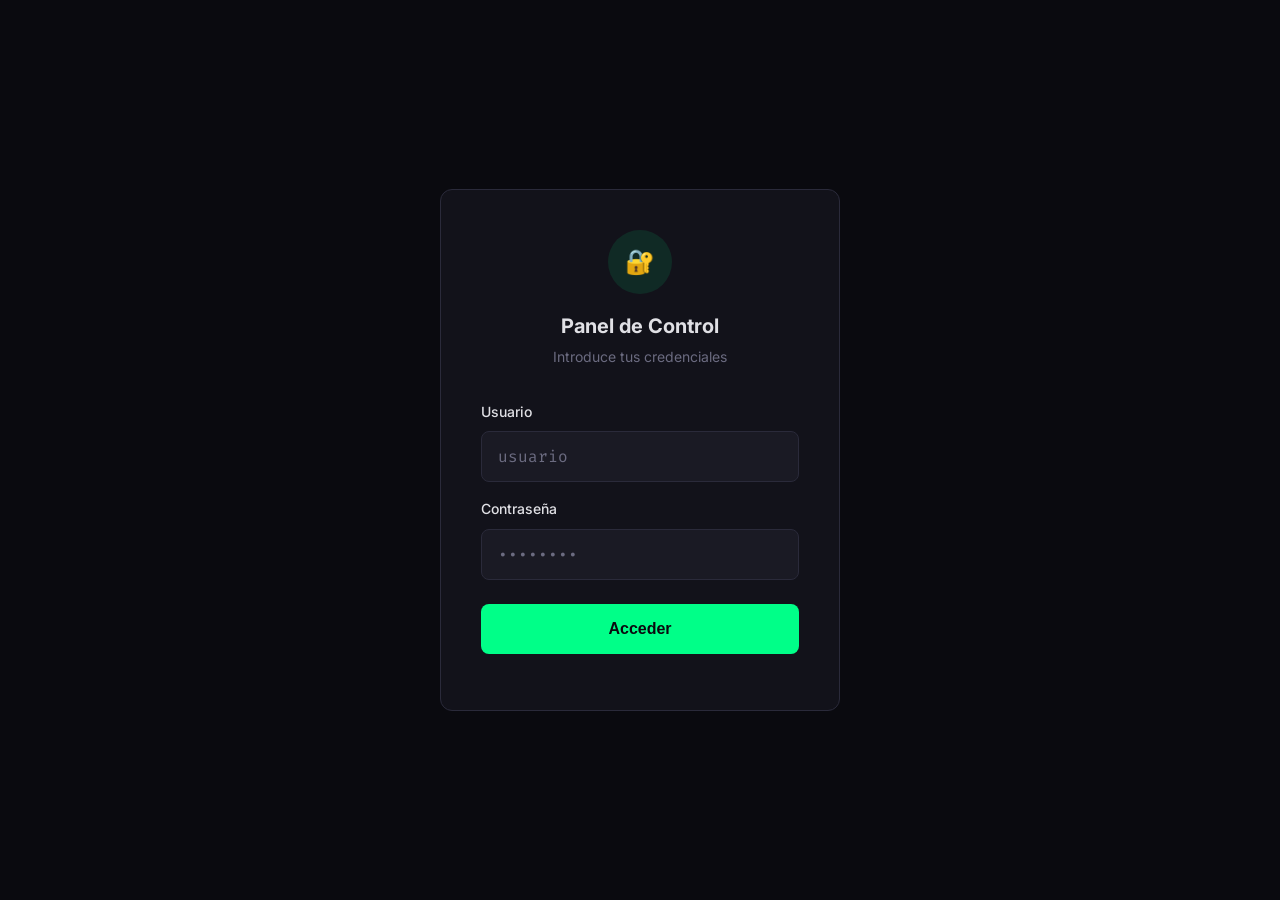
==== panel.html @ 0d263320 "Add files via upload" ====
<!DOCTYPE html>
<html lang="es">
<head>
  <meta charset="UTF-8">
  <meta name="viewport" content="width=device-width, initial-scale=1.0">
  <meta name="robots" content="noindex, nofollow">
  <title>Panel de Control | Rest</title>
  
  <link rel="preconnect" href="https://fonts.googleapis.com">
  <link rel="preconnect" href="https://fonts.gstatic.com" crossorigin>
  <link href="https://fonts.googleapis.com/css2?family=Fira+Code:wght@400;500;600&family=Inter:wght@400;500;600;700&display=swap" rel="stylesheet">
  
  <style>
    :root {
      --bg: #0a0a0f;
      --bg-card: #12121a;
      --bg-input: #1a1a24;
      --text: #e0e0e5;
      --text-muted: #6b6b80;
      --primary: #00ff88;
      --primary-dim: rgba(0, 255, 136, 0.1);
      --danger: #ff4466;
      --warning: #ffaa00;
      --border: #2a2a3a;
      --radius: 12px;
    }

    * {
      margin: 0;
      padding: 0;
      box-sizing: border-box;
    }

    body {
      font-family: 'Inter', sans-serif;
      background: var(--bg);
      color: var(--text);
      min-height: 100vh;
      line-height: 1.6;
    }

    code, .mono {
      font-family: 'Fira Code', monospace;
    }

    /* ========== LOGIN ========== */
    .login-screen {
      position: fixed;
      inset: 0;
      background: var(--bg);
      display: flex;
      align-items: center;
      justify-content: center;
      z-index: 1000;
    }

    .login-screen.hidden {
      display: none;
    }

    .login-box {
      background: var(--bg-card);
      border: 1px solid var(--border);
      border-radius: var(--radius);
      padding: 2.5rem;
      width: 100%;
      max-width: 400px;
      margin: 1rem;
    }

    .login-header {
      text-align: center;
      margin-bottom: 2rem;
    }

    .login-icon {
      width: 64px;
      height: 64px;
      background: var(--primary-dim);
      border-radius: 50%;
      display: flex;
      align-items: center;
      justify-content: center;
      margin: 0 auto 1rem;
      font-size: 1.5rem;
    }

    .login-header h1 {
      font-size: 1.25rem;
      margin-bottom: 0.25rem;
    }

    .login-header p {
      color: var(--text-muted);
      font-size: 0.875rem;
    }

    .form-group {
      margin-bottom: 1rem;
    }

    .form-group label {
      display: block;
      font-size: 0.875rem;
      font-weight: 500;
      margin-bottom: 0.5rem;
      color: var(--text);
    }

    .form-input {
      width: 100%;
      padding: 0.875rem 1rem;
      background: var(--bg-input);
      border: 1px solid var(--border);
      border-radius: 8px;
      color: var(--text);
      font-size: 1rem;
      font-family: 'Fira Code', monospace;
      transition: border-color 0.2s;
    }

    .form-input:focus {
      outline: none;
      border-color: var(--primary);
    }

    .form-input::placeholder {
      color: var(--text-muted);
    }

    .login-btn {
      width: 100%;
      padding: 1rem;
      background: var(--primary);
      color: var(--bg);
      border: none;
      border-radius: 8px;
      font-size: 1rem;
      font-weight: 600;
      cursor: pointer;
      transition: opacity 0.2s;
      margin-top: 0.5rem;
    }

    .login-btn:hover {
      opacity: 0.9;
    }

    .login-btn:disabled {
      opacity: 0.5;
      cursor: not-allowed;
    }

    .login-error {
      background: rgba(255, 68, 102, 0.1);
      border: 1px solid var(--danger);
      color: var(--danger);
      padding: 0.75rem 1rem;
      border-radius: 8px;
      font-size: 0.875rem;
      margin-top: 1rem;
      display: none;
    }

    .login-error.show {
      display: block;
    }

    .login-attempts {
      text-align: center;
      margin-top: 1rem;
      font-size: 0.75rem;
      color: var(--text-muted);
    }

    /* ========== DASHBOARD ========== */
    .dashboard {
      display: none;
    }

    .dashboard.active {
      display: block;
    }

    .header {
      background: var(--bg-card);
      border-bottom: 1px solid var(--border);
      padding: 1rem 1.5rem;
      position: sticky;
      top: 0;
      z-index: 100;
    }

    .header-content {
      max-width: 1400px;
      margin: 0 auto;
      display: flex;
      justify-content: space-between;
      align-items: center;
      flex-wrap: wrap;
      gap: 1rem;
    }

    .header-logo {
      display: flex;
      align-items: center;
      gap: 0.75rem;
      font-weight: 600;
    }

    .header-logo svg {
      width: 24px;
      height: 24px;
      color: var(--primary);
    }

    .header-actions {
      display: flex;
      gap: 0.75rem;
      flex-wrap: wrap;
    }

    .btn {
      display: inline-flex;
      align-items: center;
      gap: 0.5rem;
      padding: 0.5rem 1rem;
      background: var(--bg-input);
      border: 1px solid var(--border);
      border-radius: 8px;
      color: var(--text);
      font-size: 0.875rem;
      font-weight: 500;
      cursor: pointer;
      transition: all 0.2s;
      text-decoration: none;
    }

    .btn:hover {
      border-color: var(--primary);
      color: var(--primary);
    }

    .btn svg {
      width: 16px;
      height: 16px;
    }

    .btn-danger {
      border-color: var(--danger);
      color: var(--danger);
    }

    .btn-danger:hover {
      background: var(--danger);
      color: white;
    }

    .main {
      max-width: 1400px;
      margin: 0 auto;
      padding: 2rem 1.5rem;
    }

    /* Stats */
    .stats-grid {
      display: grid;
      grid-template-columns: repeat(auto-fit, minmax(180px, 1fr));
      gap: 1rem;
      margin-bottom: 2rem;
    }

    .stat-card {
      background: var(--bg-card);
      border: 1px solid var(--border);
      border-radius: var(--radius);
      padding: 1.25rem;
    }

    .stat-card h3 {
      font-size: 2rem;
      font-family: 'Fira Code', monospace;
      color: var(--primary);
      margin-bottom: 0.25rem;
    }

    .stat-card p {
      font-size: 0.875rem;
      color: var(--text-muted);
    }

    /* Tabs */
    .tabs {
      display: flex;
      gap: 0.5rem;
      margin-bottom: 1.5rem;
      border-bottom: 1px solid var(--border);
      padding-bottom: 0.5rem;
      overflow-x: auto;
    }

    .tab {
      padding: 0.75rem 1.25rem;
      background: transparent;
      border: none;
      color: var(--text-muted);
      font-size: 0.875rem;
      font-weight: 500;
      cursor: pointer;
      border-radius: 8px 8px 0 0;
      transition: all 0.2s;
      white-space: nowrap;
    }

    .tab:hover {
      color: var(--text);
    }

    .tab.active {
      color: var(--primary);
      background: var(--primary-dim);
    }

    .tab-content {
      display: none;
    }

    .tab-content.active {
      display: block;
    }

    /* Table */
    .table-card {
      background: var(--bg-card);
      border: 1px solid var(--border);
      border-radius: var(--radius);
      overflow: hidden;
    }

    .table-header {
      display: flex;
      justify-content: space-between;
      align-items: center;
      padding: 1rem 1.25rem;
      border-bottom: 1px solid var(--border);
      flex-wrap: wrap;
      gap: 1rem;
    }

    .table-header h2 {
      font-size: 1rem;
      display: flex;
      align-items: center;
      gap: 0.5rem;
    }

    .search-input {
      padding: 0.5rem 1rem;
      background: var(--bg-input);
      border: 1px solid var(--border);
      border-radius: 8px;
      color: var(--text);
      font-size: 0.875rem;
      min-width: 200px;
    }

    .search-input:focus {
      outline: none;
      border-color: var(--primary);
    }

    .table-wrapper {
      overflow-x: auto;
    }

    table {
      width: 100%;
      border-collapse: collapse;
      min-width: 600px;
    }

    th, td {
      padding: 1rem 1.25rem;
      text-align: left;
      border-bottom: 1px solid var(--border);
    }

    th {
      background: var(--bg-input);
      font-size: 0.75rem;
      font-weight: 600;
      text-transform: uppercase;
      color: var(--text-muted);
    }

    td {
      font-size: 0.875rem;
    }

    tr:hover td {
      background: var(--primary-dim);
    }

    .badge {
      display: inline-block;
      padding: 0.25rem 0.625rem;
      border-radius: 999px;
      font-size: 0.75rem;
      font-weight: 500;
    }

    .badge-primary {
      background: var(--primary-dim);
      color: var(--primary);
    }

    .badge-warning {
      background: rgba(255, 170, 0, 0.1);
      color: var(--warning);
    }

    /* Messages */
    .message-card {
      background: var(--bg-card);
      border: 1px solid var(--border);
      border-radius: var(--radius);
      padding: 1.25rem;
      margin-bottom: 1rem;
      transition: border-color 0.2s;
    }

    .message-card:hover {
      border-color: var(--primary);
    }

    .message-card.unread {
      border-left: 3px solid var(--primary);
    }

    .message-header {
      display: flex;
      justify-content: space-between;
      align-items: flex-start;
      margin-bottom: 0.75rem;
      gap: 1rem;
    }

    .message-from {
      font-weight: 600;
    }

    .message-email {
      color: var(--primary);
      font-size: 0.875rem;
    }

    .message-date {
      color: var(--text-muted);
      font-size: 0.75rem;
      white-space: nowrap;
    }

    .message-subject {
      font-weight: 500;
      margin-bottom: 0.5rem;
    }

    .message-body {
      color: var(--text-muted);
      font-size: 0.9375rem;
    }

    /* Empty State */
    .empty-state {
      text-align: center;
      padding: 4rem 2rem;
      color: var(--text-muted);
    }

    .empty-state svg {
      width: 48px;
      height: 48px;
      margin-bottom: 1rem;
      opacity: 0.3;
    }

    /* Responsive */
    @media (max-width: 640px) {
      .header-content {
        justify-content: center;
      }
      
      .header-actions {
        width: 100%;
        justify-content: center;
      }
      
      .stats-grid {
        grid-template-columns: repeat(2, 1fr);
      }
    }
  </style>
</head>
<body>
  <!-- LOGIN -->
  <div class="login-screen" id="login-screen">
    <div class="login-box">
      <div class="login-header">
        <div class="login-icon">🔐</div>
        <h1>Panel de Control</h1>
        <p>Introduce tus credenciales</p>
      </div>
      
      <form id="login-form">
        <div class="form-group">
          <label for="username">Usuario</label>
          <input type="text" id="username" class="form-input" placeholder="usuario" autocomplete="username" required>
        </div>
        
        <div class="form-group">
          <label for="password">Contraseña</label>
          <input type="password" id="password" class="form-input" placeholder="••••••••" autocomplete="current-password" required>
        </div>
        
        <button type="submit" class="login-btn" id="login-btn">Acceder</button>
        
        <div class="login-error" id="login-error">
          Usuario o contraseña incorrectos
        </div>
        
        <div class="login-attempts" id="login-attempts"></div>
      </form>
    </div>
  </div>

  <!-- DASHBOARD -->
  <div class="dashboard" id="dashboard">
    <header class="header">
      <div class="header-content">
        <div class="header-logo">
          <svg viewBox="0 0 24 24" fill="none" stroke="currentColor" stroke-width="2"><path d="M12 22s8-4 8-10V5l-8-3-8 3v7c0 6 8 10 8 10z"/></svg>
          <span>Panel de Rest</span>
        </div>
        
        <div class="header-actions">
          <button class="btn" onclick="refreshData()">
            <svg viewBox="0 0 24 24" fill="none" stroke="currentColor" stroke-width="2"><path d="M21 12a9 9 0 0 0-9-9 9.75 9.75 0 0 0-6.74 2.74L3 8"/><path d="M3 3v5h5"/><path d="M3 12a9 9 0 0 0 9 9 9.75 9.75 0 0 0 6.74-2.74L21 16"/><path d="M16 16h5v5"/></svg>
            Actualizar
          </button>
          <button class="btn" onclick="exportData()">
            <svg viewBox="0 0 24 24" fill="none" stroke="currentColor" stroke-width="2"><path d="M21 15v4a2 2 0 0 1-2 2H5a2 2 0 0 1-2-2v-4"/><polyline points="7 10 12 15 17 10"/><line x1="12" y1="15" x2="12" y2="3"/></svg>
            Exportar
          </button>
          <button class="btn btn-danger" onclick="clearData()">
            <svg viewBox="0 0 24 24" fill="none" stroke="currentColor" stroke-width="2"><path d="M3 6h18"/><path d="M19 6v14c0 1-1 2-2 2H7c-1 0-2-1-2-2V6"/><path d="M8 6V4c0-1 1-2 2-2h4c1 0 2 1 2 2v2"/></svg>
            Borrar
          </button>
          <a href="index.html" class="btn">
            <svg viewBox="0 0 24 24" fill="none" stroke="currentColor" stroke-width="2"><path d="m3 9 9-7 9 7v11a2 2 0 0 1-2 2H5a2 2 0 0 1-2-2z"/><polyline points="9 22 9 12 15 12 15 22"/></svg>
            Volver
          </a>
          <button class="btn btn-danger" onclick="logout()">
            <svg viewBox="0 0 24 24" fill="none" stroke="currentColor" stroke-width="2"><path d="M9 21H5a2 2 0 0 1-2-2V5a2 2 0 0 1 2-2h4"/><polyline points="16 17 21 12 16 7"/><line x1="21" y1="12" x2="9" y2="12"/></svg>
            Salir
          </button>
        </div>
      </div>
    </header>

    <main class="main">
      <!-- Stats -->
      <div class="stats-grid">
        <div class="stat-card">
          <h3 id="stat-total">0</h3>
          <p>Total Visitantes</p>
        </div>
        <div class="stat-card">
          <h3 id="stat-today">0</h3>
          <p>Hoy</p>
        </div>
        <div class="stat-card">
          <h3 id="stat-messages">0</h3>
          <p>Mensajes</p>
        </div>
        <div class="stat-card">
          <h3 id="stat-unread">0</h3>
          <p>Sin leer</p>
        </div>
      </div>

      <!-- Tabs -->
      <div class="tabs">
        <button class="tab active" onclick="switchTab('visitors')">👥 Visitantes</button>
        <button class="tab" onclick="switchTab('messages')">✉️ Mensajes</button>
      </div>

      <!-- Visitors Tab -->
      <div class="tab-content active" id="tab-visitors">
        <div class="table-card">
          <div class="table-header">
            <h2>📊 Registro de Visitantes</h2>
            <input type="text" class="search-input" placeholder="Buscar por IP, ubicación..." oninput="filterVisitors(this.value)">
          </div>
          <div class="table-wrapper">
            <table>
              <thead>
                <tr>
                  <th>IP</th>
                  <th>Ubicación</th>
                  <th>Navegador</th>
                  <th>Sistema</th>
                  <th>Dispositivo</th>
                  <th>Fecha</th>
                </tr>
              </thead>
              <tbody id="visitors-table"></tbody>
            </table>
          </div>
        </div>
      </div>

      <!-- Messages Tab -->
      <div class="tab-content" id="tab-messages">
        <div id="messages-container"></div>
      </div>
    </main>
  </div>

  <script src="config.js"></script>
  <script>
    // ========== AUTH ==========
    const AUTH_KEY = 'rest_auth_session';
    const ATTEMPTS_KEY = 'rest_login_attempts';
    const LOCKOUT_KEY = 'rest_lockout_until';
    
    let visitors = [];
    let messages = [];

    // Check lockout
    function isLockedOut() {
      const lockout = localStorage.getItem(LOCKOUT_KEY);
      if (lockout && Date.now() < parseInt(lockout)) {
        return true;
      }
      localStorage.removeItem(LOCKOUT_KEY);
      return false;
    }

    // Get attempts
    function getAttempts() {
      return parseInt(localStorage.getItem(ATTEMPTS_KEY) || '0');
    }

    // Update attempts display
    function updateAttemptsDisplay() {
      const el = document.getElementById('login-attempts');
      const attempts = getAttempts();
      const max = window.CONFIG?.admin?.maxAttempts || 5;
      
      if (attempts > 0) {
        el.textContent = `Intentos: ${attempts}/${max}`;
      } else {
        el.textContent = '';
      }
    }

    // Login
    document.getElementById('login-form').addEventListener('submit', function(e) {
      e.preventDefault();
      
      if (isLockedOut()) {
        const remaining = Math.ceil((parseInt(localStorage.getItem(LOCKOUT_KEY)) - Date.now()) / 60000);
        document.getElementById('login-error').textContent = `Bloqueado. Espera ${remaining} minutos.`;
        document.getElementById('login-error').classList.add('show');
        return;
      }
      
      const username = document.getElementById('username').value.trim();
      const password = document.getElementById('password').value;
      
      const config = window.CONFIG?.admin || {};
      const correctUser = config.username || 'rest';
      const correctPass = config.password || 'CyberRest2024!';
      const maxAttempts = config.maxAttempts || 5;
      
      if (username === correctUser && password === correctPass) {
        // Success
        localStorage.removeItem(ATTEMPTS_KEY);
        sessionStorage.setItem(AUTH_KEY, 'true');
        showDashboard();
      } else {
        // Failed
        const attempts = getAttempts() + 1;
        localStorage.setItem(ATTEMPTS_KEY, attempts.toString());
        
        if (attempts >= maxAttempts) {
          // Lockout for 5 minutes
          localStorage.setItem(LOCKOUT_KEY, (Date.now() + 5 * 60 * 1000).toString());
          document.getElementById('login-error').textContent = 'Demasiados intentos. Bloqueado por 5 minutos.';
        } else {
          document.getElementById('login-error').textContent = `Usuario o contraseña incorrectos`;
        }
        
        document.getElementById('login-error').classList.add('show');
        updateAttemptsDisplay();
      }
    });

    // Show dashboard
    function showDashboard() {
      document.getElementById('login-screen').classList.add('hidden');
      document.getElementById('dashboard').classList.add('active');
      loadData();
    }

    // Logout
    function logout() {
      sessionStorage.removeItem(AUTH_KEY);
      location.reload();
    }

    // Check auth on load
    if (sessionStorage.getItem(AUTH_KEY) === 'true') {
      showDashboard();
    } else {
      updateAttemptsDisplay();
    }

    // ========== DATA ==========
    function loadData() {
      try {
        visitors = JSON.parse(localStorage.getItem('rest_visitors') || '[]');
        messages = JSON.parse(localStorage.getItem('rest_messages') || '[]');
      } catch {
        visitors = [];
        messages = [];
      }
      
      updateStats();
      renderVisitors();
      renderMessages();
    }

    function updateStats() {
      const today = new Date().toDateString();
      const todayCount = visitors.filter(v => new Date(v.timestamp).toDateString() === today).length;
      const unread = messages.filter(m => !m.read).length;
      
      document.getElementById('stat-total').textContent = visitors.length;
      document.getElementById('stat-today').textContent = todayCount;
      document.getElementById('stat-messages').textContent = messages.length;
      document.getElementById('stat-unread').textContent = unread;
    }

    function renderVisitors(data = visitors) {
      const tbody = document.getElementById('visitors-table');
      
      if (data.length === 0) {
        tbody.innerHTML = `
          <tr>
            <td colspan="6" class="empty-state">
              <svg viewBox="0 0 24 24" fill="none" stroke="currentColor" stroke-width="2"><path d="M16 21v-2a4 4 0 0 0-4-4H6a4 4 0 0 0-4 4v2"/><circle cx="9" cy="7" r="4"/></svg>
              <p>No hay visitantes registrados</p>
            </td>
          </tr>
        `;
        return;
      }

      tbody.innerHTML = data.slice(0, 100).map(v => `
        <tr>
          <td><code class="mono">${escapeHtml(v.ip || '-')}</code></td>
          <td>${escapeHtml(v.city || '-')}, ${escapeHtml(v.country || '-')}</td>
          <td><span class="badge badge-primary">${escapeHtml(v.browser || '-')}</span></td>
          <td>${escapeHtml(v.os || '-')}</td>
          <td><span class="badge badge-warning">${escapeHtml(v.device || '-')}</span></td>
          <td class="mono">${formatDate(v.timestamp)}</td>
        </tr>
      `).join('');
    }

    function renderMessages() {
      const container = document.getElementById('messages-container');
      
      if (messages.length === 0) {
        container.innerHTML = `
          <div class="empty-state">
            <svg viewBox="0 0 24 24" fill="none" stroke="currentColor" stroke-width="2"><rect width="20" height="16" x="2" y="4" rx="2"/><path d="m22 7-8.97 5.7a1.94 1.94 0 0 1-2.06 0L2 7"/></svg>
            <p>No hay mensajes</p>
          </div>
        `;
        return;
      }

      container.innerHTML = messages.map((m, i) => `
        <div class="message-card ${m.read ? '' : 'unread'}" onclick="markRead(${i})">
          <div class="message-header">
            <div>
              <div class="message-from">${escapeHtml(m.name)}</div>
              <div class="message-email">${escapeHtml(m.email)}</div>
            </div>
            <div class="message-date">${formatDate(m.timestamp)}</div>
          </div>
          <div class="message-subject">${escapeHtml(m.subject)}</div>
          <div class="message-body">${escapeHtml(m.message)}</div>
        </div>
      `).join('');
    }

    function markRead(index) {
      messages[index].read = true;
      localStorage.setItem('rest_messages', JSON.stringify(messages));
      updateStats();
      renderMessages();
    }

    function switchTab(tab) {
      document.querySelectorAll('.tab').forEach(t => t.classList.remove('active'));
      document.querySelectorAll('.tab-content').forEach(c => c.classList.remove('active'));
      
      event.target.classList.add('active');
      document.getElementById(`tab-${tab}`).classList.add('active');
    }

    function filterVisitors(query) {
      const q = query.toLowerCase();
      const filtered = visitors.filter(v =>
        (v.ip || '').toLowerCase().includes(q) ||
        (v.city || '').toLowerCase().includes(q) ||
        (v.country || '').toLowerCase().includes(q) ||
        (v.browser || '').toLowerCase().includes(q) ||
        (v.os || '').toLowerCase().includes(q)
      );
      renderVisitors(filtered);
    }

    function refreshData() {
      loadData();
    }

    function exportData() {
      const data = {
        visitors,
        messages,
        exportedAt: new Date().toISOString()
      };
      
      const blob = new Blob([JSON.stringify(data, null, 2)], { type: 'application/json' });
      const url = URL.createObjectURL(blob);
      const a = document.createElement('a');
      a.href = url;
      a.download = `rest-data-${Date.now()}.json`;
      a.click();
      URL.revokeObjectURL(url);
    }

    function clearData() {
      if (confirm('⚠️ ¿Seguro que quieres BORRAR todos los datos? Esta acción no se puede deshacer.')) {
        localStorage.removeItem('rest_visitors');
        localStorage.removeItem('rest_messages');
        loadData();
      }
    }

    function formatDate(timestamp) {
      if (!timestamp) return '-';
      try {
        return new Date(timestamp).toLocaleString('es-ES', {
          day: '2-digit',
          month: 'short',
          year: 'numeric',
          hour: '2-digit',
          minute: '2-digit'
        });
      } catch {
        return '-';
      }
    }

    function escapeHtml(text) {
      if (!text) return '';
      const div = document.createElement('div');
      div.textContent = text;
      return div.innerHTML;
    }
  </script>
</body>
</html>
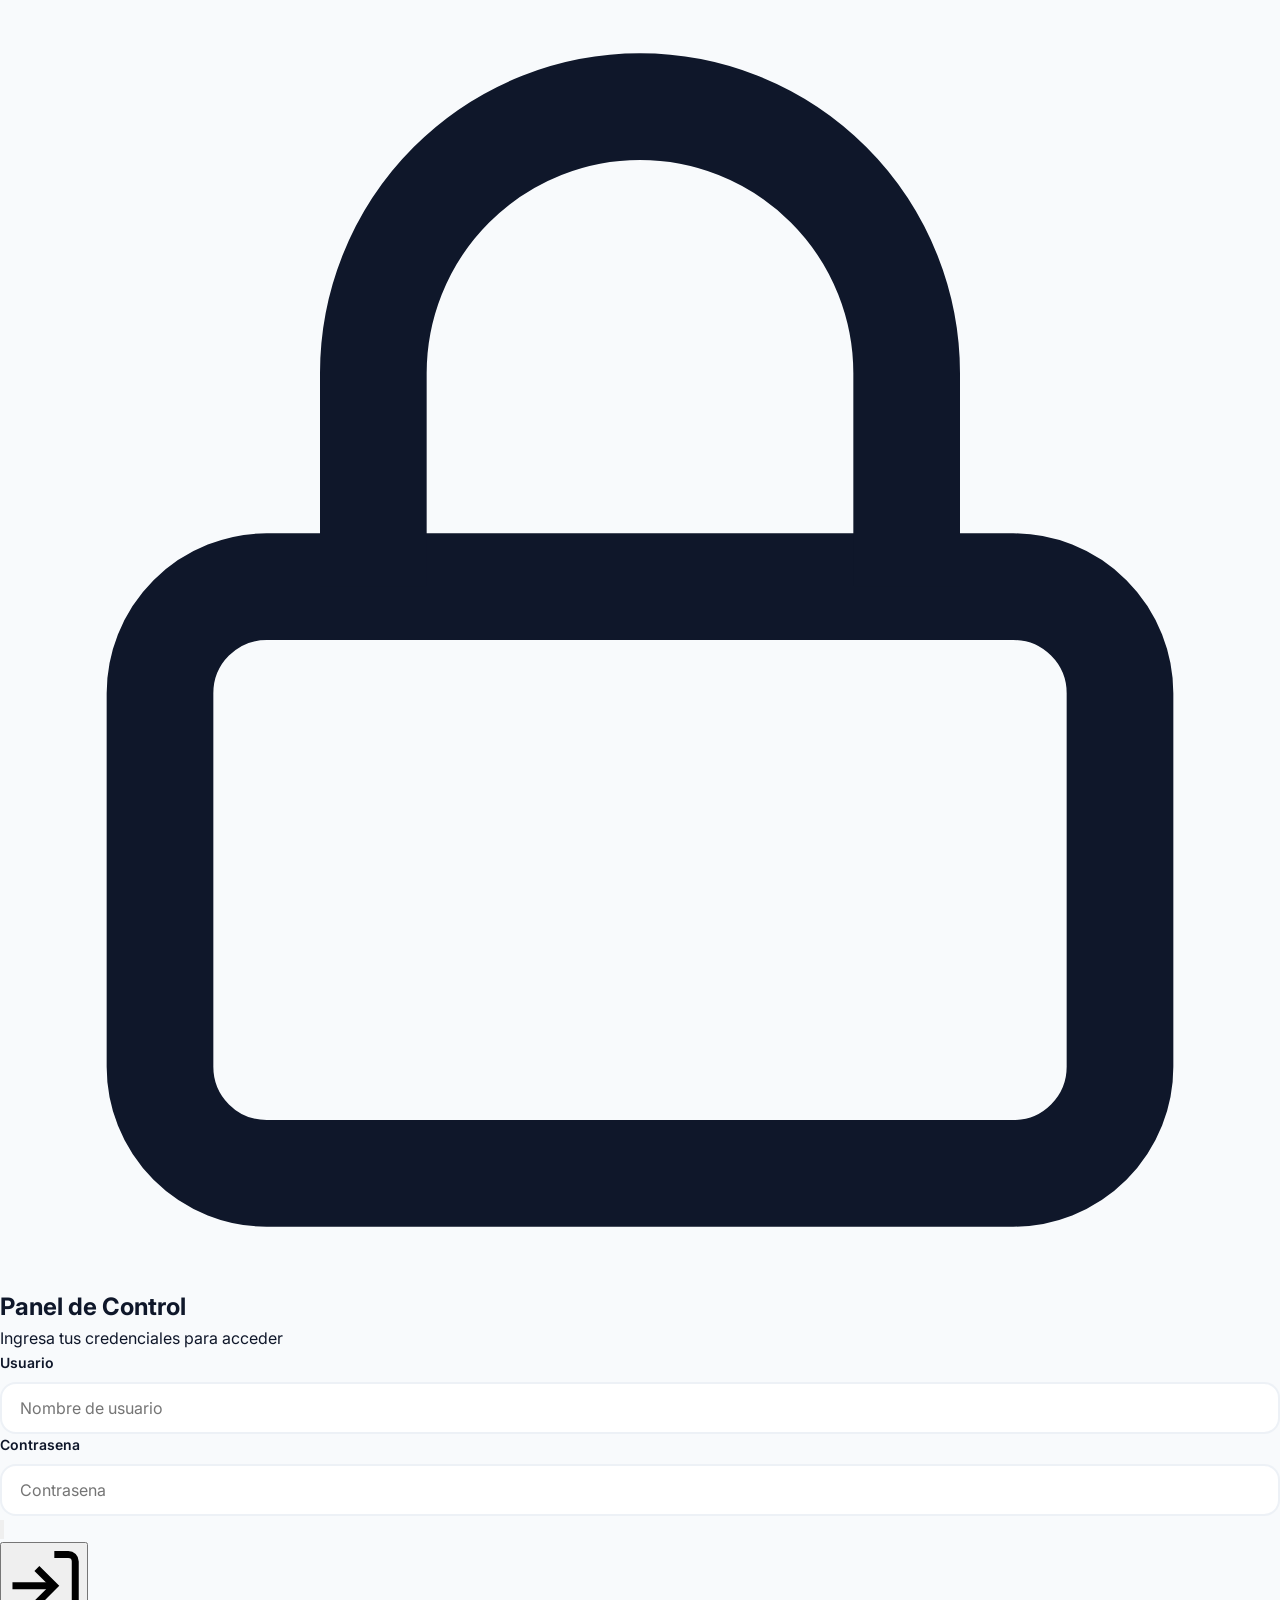
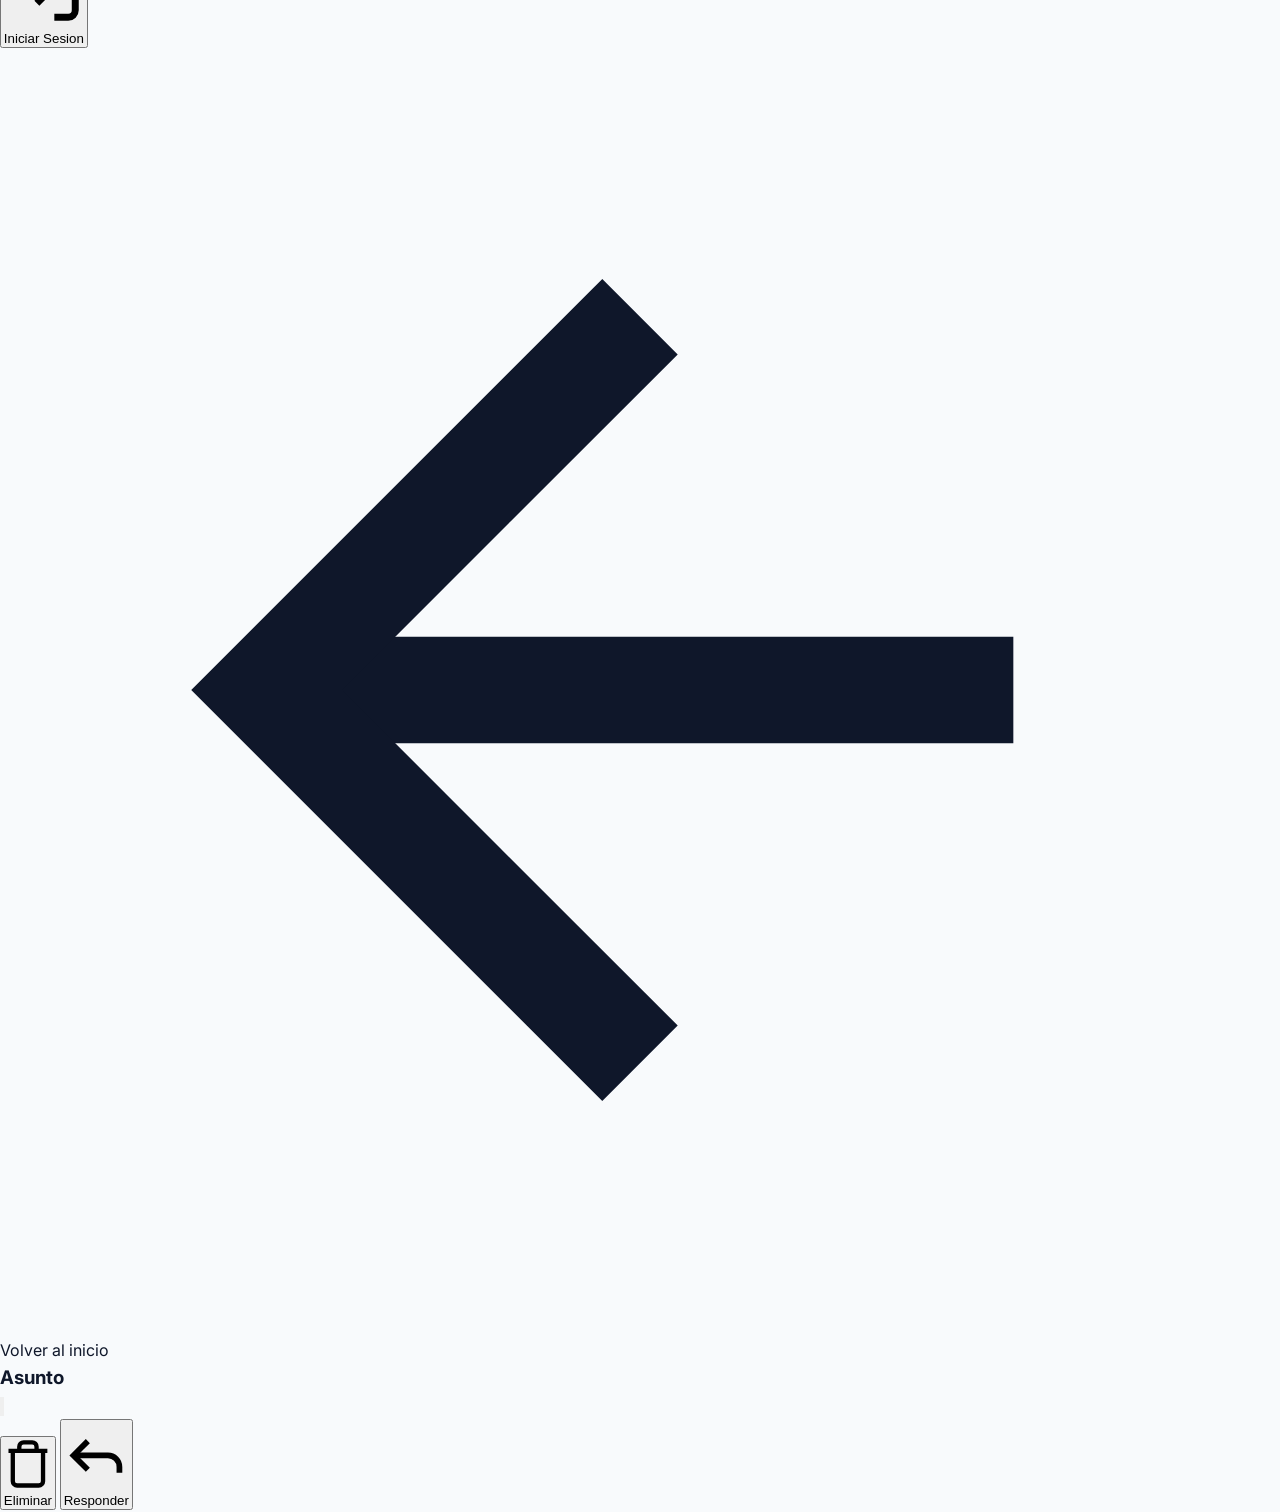
==== commit 1cd37353: "Add files via upload" ====
--- a/panel.html
+++ b/panel.html
@@ -1,888 +1,296 @@
-<!DOCTYPE html>
-<html lang="es">
-<head>
-  <meta charset="UTF-8">
-  <meta name="viewport" content="width=device-width, initial-scale=1.0">
-  <meta name="robots" content="noindex, nofollow">
-  <title>Panel de Control | Rest</title>
-  
-  <link rel="preconnect" href="https://fonts.googleapis.com">
-  <link rel="preconnect" href="https://fonts.gstatic.com" crossorigin>
-  <link href="https://fonts.googleapis.com/css2?family=Fira+Code:wght@400;500;600&family=Inter:wght@400;500;600;700&display=swap" rel="stylesheet">
-  
-  <style>
-    :root {
-      --bg: #0a0a0f;
-      --bg-card: #12121a;
-      --bg-input: #1a1a24;
-      --text: #e0e0e5;
-      --text-muted: #6b6b80;
-      --primary: #00ff88;
-      --primary-dim: rgba(0, 255, 136, 0.1);
-      --danger: #ff4466;
-      --warning: #ffaa00;
-      --border: #2a2a3a;
-      --radius: 12px;
-    }
-
-    * {
-      margin: 0;
-      padding: 0;
-      box-sizing: border-box;
-    }
-
-    body {
-      font-family: 'Inter', sans-serif;
-      background: var(--bg);
-      color: var(--text);
-      min-height: 100vh;
-      line-height: 1.6;
-    }
-
-    code, .mono {
-      font-family: 'Fira Code', monospace;
-    }
-
-    /* ========== LOGIN ========== */
-    .login-screen {
-      position: fixed;
-      inset: 0;
-      background: var(--bg);
-      display: flex;
-      align-items: center;
-      justify-content: center;
-      z-index: 1000;
-    }
-
-    .login-screen.hidden {
-      display: none;
-    }
-
-    .login-box {
-      background: var(--bg-card);
-      border: 1px solid var(--border);
-      border-radius: var(--radius);
-      padding: 2.5rem;
-      width: 100%;
-      max-width: 400px;
-      margin: 1rem;
-    }
-
-    .login-header {
-      text-align: center;
-      margin-bottom: 2rem;
-    }
-
-    .login-icon {
-      width: 64px;
-      height: 64px;
-      background: var(--primary-dim);
-      border-radius: 50%;
-      display: flex;
-      align-items: center;
-      justify-content: center;
-      margin: 0 auto 1rem;
-      font-size: 1.5rem;
-    }
-
-    .login-header h1 {
-      font-size: 1.25rem;
-      margin-bottom: 0.25rem;
-    }
-
-    .login-header p {
-      color: var(--text-muted);
-      font-size: 0.875rem;
-    }
-
-    .form-group {
-      margin-bottom: 1rem;
-    }
-
-    .form-group label {
-      display: block;
-      font-size: 0.875rem;
-      font-weight: 500;
-      margin-bottom: 0.5rem;
-      color: var(--text);
-    }
-
-    .form-input {
-      width: 100%;
-      padding: 0.875rem 1rem;
-      background: var(--bg-input);
-      border: 1px solid var(--border);
-      border-radius: 8px;
-      color: var(--text);
-      font-size: 1rem;
-      font-family: 'Fira Code', monospace;
-      transition: border-color 0.2s;
-    }
-
-    .form-input:focus {
-      outline: none;
-      border-color: var(--primary);
-    }
-
-    .form-input::placeholder {
-      color: var(--text-muted);
-    }
-
-    .login-btn {
-      width: 100%;
-      padding: 1rem;
-      background: var(--primary);
-      color: var(--bg);
-      border: none;
-      border-radius: 8px;
-      font-size: 1rem;
-      font-weight: 600;
-      cursor: pointer;
-      transition: opacity 0.2s;
-      margin-top: 0.5rem;
-    }
-
-    .login-btn:hover {
-      opacity: 0.9;
-    }
-
-    .login-btn:disabled {
-      opacity: 0.5;
-      cursor: not-allowed;
-    }
-
-    .login-error {
-      background: rgba(255, 68, 102, 0.1);
-      border: 1px solid var(--danger);
-      color: var(--danger);
-      padding: 0.75rem 1rem;
-      border-radius: 8px;
-      font-size: 0.875rem;
-      margin-top: 1rem;
-      display: none;
-    }
-
-    .login-error.show {
-      display: block;
-    }
-
-    .login-attempts {
-      text-align: center;
-      margin-top: 1rem;
-      font-size: 0.75rem;
-      color: var(--text-muted);
-    }
-
-    /* ========== DASHBOARD ========== */
-    .dashboard {
-      display: none;
-    }
-
-    .dashboard.active {
-      display: block;
-    }
-
-    .header {
-      background: var(--bg-card);
-      border-bottom: 1px solid var(--border);
-      padding: 1rem 1.5rem;
-      position: sticky;
-      top: 0;
-      z-index: 100;
-    }
-
-    .header-content {
-      max-width: 1400px;
-      margin: 0 auto;
-      display: flex;
-      justify-content: space-between;
-      align-items: center;
-      flex-wrap: wrap;
-      gap: 1rem;
-    }
-
-    .header-logo {
-      display: flex;
-      align-items: center;
-      gap: 0.75rem;
-      font-weight: 600;
-    }
-
-    .header-logo svg {
-      width: 24px;
-      height: 24px;
-      color: var(--primary);
-    }
-
-    .header-actions {
-      display: flex;
-      gap: 0.75rem;
-      flex-wrap: wrap;
-    }
-
-    .btn {
-      display: inline-flex;
-      align-items: center;
-      gap: 0.5rem;
-      padding: 0.5rem 1rem;
-      background: var(--bg-input);
-      border: 1px solid var(--border);
-      border-radius: 8px;
-      color: var(--text);
-      font-size: 0.875rem;
-      font-weight: 500;
-      cursor: pointer;
-      transition: all 0.2s;
-      text-decoration: none;
-    }
-
-    .btn:hover {
-      border-color: var(--primary);
-      color: var(--primary);
-    }
-
-    .btn svg {
-      width: 16px;
-      height: 16px;
-    }
-
-    .btn-danger {
-      border-color: var(--danger);
-      color: var(--danger);
-    }
-
-    .btn-danger:hover {
-      background: var(--danger);
-      color: white;
-    }
-
-    .main {
-      max-width: 1400px;
-      margin: 0 auto;
-      padding: 2rem 1.5rem;
-    }
-
-    /* Stats */
-    .stats-grid {
-      display: grid;
-      grid-template-columns: repeat(auto-fit, minmax(180px, 1fr));
-      gap: 1rem;
-      margin-bottom: 2rem;
-    }
-
-    .stat-card {
-      background: var(--bg-card);
-      border: 1px solid var(--border);
-      border-radius: var(--radius);
-      padding: 1.25rem;
-    }
-
-    .stat-card h3 {
-      font-size: 2rem;
-      font-family: 'Fira Code', monospace;
-      color: var(--primary);
-      margin-bottom: 0.25rem;
-    }
-
-    .stat-card p {
-      font-size: 0.875rem;
-      color: var(--text-muted);
-    }
-
-    /* Tabs */
-    .tabs {
-      display: flex;
-      gap: 0.5rem;
-      margin-bottom: 1.5rem;
-      border-bottom: 1px solid var(--border);
-      padding-bottom: 0.5rem;
-      overflow-x: auto;
-    }
-
-    .tab {
-      padding: 0.75rem 1.25rem;
-      background: transparent;
-      border: none;
-      color: var(--text-muted);
-      font-size: 0.875rem;
-      font-weight: 500;
-      cursor: pointer;
-      border-radius: 8px 8px 0 0;
-      transition: all 0.2s;
-      white-space: nowrap;
-    }
-
-    .tab:hover {
-      color: var(--text);
-    }
-
-    .tab.active {
-      color: var(--primary);
-      background: var(--primary-dim);
-    }
-
-    .tab-content {
-      display: none;
-    }
-
-    .tab-content.active {
-      display: block;
-    }
-
-    /* Table */
-    .table-card {
-      background: var(--bg-card);
-      border: 1px solid var(--border);
-      border-radius: var(--radius);
-      overflow: hidden;
-    }
-
-    .table-header {
-      display: flex;
-      justify-content: space-between;
-      align-items: center;
-      padding: 1rem 1.25rem;
-      border-bottom: 1px solid var(--border);
-      flex-wrap: wrap;
-      gap: 1rem;
-    }
-
-    .table-header h2 {
-      font-size: 1rem;
-      display: flex;
-      align-items: center;
-      gap: 0.5rem;
-    }
-
-    .search-input {
-      padding: 0.5rem 1rem;
-      background: var(--bg-input);
-      border: 1px solid var(--border);
-      border-radius: 8px;
-      color: var(--text);
-      font-size: 0.875rem;
-      min-width: 200px;
-    }
-
-    .search-input:focus {
-      outline: none;
-      border-color: var(--primary);
-    }
-
-    .table-wrapper {
-      overflow-x: auto;
-    }
-
-    table {
-      width: 100%;
-      border-collapse: collapse;
-      min-width: 600px;
-    }
-
-    th, td {
-      padding: 1rem 1.25rem;
-      text-align: left;
-      border-bottom: 1px solid var(--border);
-    }
-
-    th {
-      background: var(--bg-input);
-      font-size: 0.75rem;
-      font-weight: 600;
-      text-transform: uppercase;
-      color: var(--text-muted);
-    }
-
-    td {
-      font-size: 0.875rem;
-    }
-
-    tr:hover td {
-      background: var(--primary-dim);
-    }
-
-    .badge {
-      display: inline-block;
-      padding: 0.25rem 0.625rem;
-      border-radius: 999px;
-      font-size: 0.75rem;
-      font-weight: 500;
-    }
-
-    .badge-primary {
-      background: var(--primary-dim);
-      color: var(--primary);
-    }
-
-    .badge-warning {
-      background: rgba(255, 170, 0, 0.1);
-      color: var(--warning);
-    }
-
-    /* Messages */
-    .message-card {
-      background: var(--bg-card);
-      border: 1px solid var(--border);
-      border-radius: var(--radius);
-      padding: 1.25rem;
-      margin-bottom: 1rem;
-      transition: border-color 0.2s;
-    }
-
-    .message-card:hover {
-      border-color: var(--primary);
-    }
-
-    .message-card.unread {
-      border-left: 3px solid var(--primary);
-    }
-
-    .message-header {
-      display: flex;
-      justify-content: space-between;
-      align-items: flex-start;
-      margin-bottom: 0.75rem;
-      gap: 1rem;
-    }
-
-    .message-from {
-      font-weight: 600;
-    }
-
-    .message-email {
-      color: var(--primary);
-      font-size: 0.875rem;
-    }
-
-    .message-date {
-      color: var(--text-muted);
-      font-size: 0.75rem;
-      white-space: nowrap;
-    }
-
-    .message-subject {
-      font-weight: 500;
-      margin-bottom: 0.5rem;
-    }
-
-    .message-body {
-      color: var(--text-muted);
-      font-size: 0.9375rem;
-    }
-
-    /* Empty State */
-    .empty-state {
-      text-align: center;
-      padding: 4rem 2rem;
-      color: var(--text-muted);
-    }
-
-    .empty-state svg {
-      width: 48px;
-      height: 48px;
-      margin-bottom: 1rem;
-      opacity: 0.3;
-    }
-
-    /* Responsive */
-    @media (max-width: 640px) {
-      .header-content {
-        justify-content: center;
-      }
-      
-      .header-actions {
-        width: 100%;
-        justify-content: center;
-      }
-      
-      .stats-grid {
-        grid-template-columns: repeat(2, 1fr);
-      }
-    }
-  </style>
-</head>
-<body>
-  <!-- LOGIN -->
-  <div class="login-screen" id="login-screen">
-    <div class="login-box">
-      <div class="login-header">
-        <div class="login-icon">🔐</div>
-        <h1>Panel de Control</h1>
-        <p>Introduce tus credenciales</p>
-      </div>
-      
-      <form id="login-form">
-        <div class="form-group">
-          <label for="username">Usuario</label>
-          <input type="text" id="username" class="form-input" placeholder="usuario" autocomplete="username" required>
-        </div>
-        
-        <div class="form-group">
-          <label for="password">Contraseña</label>
-          <input type="password" id="password" class="form-input" placeholder="••••••••" autocomplete="current-password" required>
-        </div>
-        
-        <button type="submit" class="login-btn" id="login-btn">Acceder</button>
-        
-        <div class="login-error" id="login-error">
-          Usuario o contraseña incorrectos
-        </div>
-        
-        <div class="login-attempts" id="login-attempts"></div>
-      </form>
-    </div>
-  </div>
-
-  <!-- DASHBOARD -->
-  <div class="dashboard" id="dashboard">
-    <header class="header">
-      <div class="header-content">
-        <div class="header-logo">
-          <svg viewBox="0 0 24 24" fill="none" stroke="currentColor" stroke-width="2"><path d="M12 22s8-4 8-10V5l-8-3-8 3v7c0 6 8 10 8 10z"/></svg>
-          <span>Panel de Rest</span>
-        </div>
-        
-        <div class="header-actions">
-          <button class="btn" onclick="refreshData()">
-            <svg viewBox="0 0 24 24" fill="none" stroke="currentColor" stroke-width="2"><path d="M21 12a9 9 0 0 0-9-9 9.75 9.75 0 0 0-6.74 2.74L3 8"/><path d="M3 3v5h5"/><path d="M3 12a9 9 0 0 0 9 9 9.75 9.75 0 0 0 6.74-2.74L21 16"/><path d="M16 16h5v5"/></svg>
-            Actualizar
-          </button>
-          <button class="btn" onclick="exportData()">
-            <svg viewBox="0 0 24 24" fill="none" stroke="currentColor" stroke-width="2"><path d="M21 15v4a2 2 0 0 1-2 2H5a2 2 0 0 1-2-2v-4"/><polyline points="7 10 12 15 17 10"/><line x1="12" y1="15" x2="12" y2="3"/></svg>
-            Exportar
-          </button>
-          <button class="btn btn-danger" onclick="clearData()">
-            <svg viewBox="0 0 24 24" fill="none" stroke="currentColor" stroke-width="2"><path d="M3 6h18"/><path d="M19 6v14c0 1-1 2-2 2H7c-1 0-2-1-2-2V6"/><path d="M8 6V4c0-1 1-2 2-2h4c1 0 2 1 2 2v2"/></svg>
-            Borrar
-          </button>
-          <a href="index.html" class="btn">
-            <svg viewBox="0 0 24 24" fill="none" stroke="currentColor" stroke-width="2"><path d="m3 9 9-7 9 7v11a2 2 0 0 1-2 2H5a2 2 0 0 1-2-2z"/><polyline points="9 22 9 12 15 12 15 22"/></svg>
-            Volver
-          </a>
-          <button class="btn btn-danger" onclick="logout()">
-            <svg viewBox="0 0 24 24" fill="none" stroke="currentColor" stroke-width="2"><path d="M9 21H5a2 2 0 0 1-2-2V5a2 2 0 0 1 2-2h4"/><polyline points="16 17 21 12 16 7"/><line x1="21" y1="12" x2="9" y2="12"/></svg>
-            Salir
-          </button>
-        </div>
-      </div>
-    </header>
-
-    <main class="main">
-      <!-- Stats -->
-      <div class="stats-grid">
-        <div class="stat-card">
-          <h3 id="stat-total">0</h3>
-          <p>Total Visitantes</p>
-        </div>
-        <div class="stat-card">
-          <h3 id="stat-today">0</h3>
-          <p>Hoy</p>
-        </div>
-        <div class="stat-card">
-          <h3 id="stat-messages">0</h3>
-          <p>Mensajes</p>
-        </div>
-        <div class="stat-card">
-          <h3 id="stat-unread">0</h3>
-          <p>Sin leer</p>
-        </div>
-      </div>
-
-      <!-- Tabs -->
-      <div class="tabs">
-        <button class="tab active" onclick="switchTab('visitors')">👥 Visitantes</button>
-        <button class="tab" onclick="switchTab('messages')">✉️ Mensajes</button>
-      </div>
-
-      <!-- Visitors Tab -->
-      <div class="tab-content active" id="tab-visitors">
-        <div class="table-card">
-          <div class="table-header">
-            <h2>📊 Registro de Visitantes</h2>
-            <input type="text" class="search-input" placeholder="Buscar por IP, ubicación..." oninput="filterVisitors(this.value)">
-          </div>
-          <div class="table-wrapper">
-            <table>
-              <thead>
-                <tr>
-                  <th>IP</th>
-                  <th>Ubicación</th>
-                  <th>Navegador</th>
-                  <th>Sistema</th>
-                  <th>Dispositivo</th>
-                  <th>Fecha</th>
-                </tr>
-              </thead>
-              <tbody id="visitors-table"></tbody>
-            </table>
-          </div>
-        </div>
-      </div>
-
-      <!-- Messages Tab -->
-      <div class="tab-content" id="tab-messages">
-        <div id="messages-container"></div>
-      </div>
-    </main>
-  </div>
-
-  <script src="config.js"></script>
-  <script>
-    // ========== AUTH ==========
-    const AUTH_KEY = 'rest_auth_session';
-    const ATTEMPTS_KEY = 'rest_login_attempts';
-    const LOCKOUT_KEY = 'rest_lockout_until';
-    
-    let visitors = [];
-    let messages = [];
-
-    // Check lockout
-    function isLockedOut() {
-      const lockout = localStorage.getItem(LOCKOUT_KEY);
-      if (lockout && Date.now() < parseInt(lockout)) {
-        return true;
-      }
-      localStorage.removeItem(LOCKOUT_KEY);
-      return false;
-    }
-
-    // Get attempts
-    function getAttempts() {
-      return parseInt(localStorage.getItem(ATTEMPTS_KEY) || '0');
-    }
-
-    // Update attempts display
-    function updateAttemptsDisplay() {
-      const el = document.getElementById('login-attempts');
-      const attempts = getAttempts();
-      const max = window.CONFIG?.admin?.maxAttempts || 5;
-      
-      if (attempts > 0) {
-        el.textContent = `Intentos: ${attempts}/${max}`;
-      } else {
-        el.textContent = '';
-      }
-    }
-
-    // Login
-    document.getElementById('login-form').addEventListener('submit', function(e) {
-      e.preventDefault();
-      
-      if (isLockedOut()) {
-        const remaining = Math.ceil((parseInt(localStorage.getItem(LOCKOUT_KEY)) - Date.now()) / 60000);
-        document.getElementById('login-error').textContent = `Bloqueado. Espera ${remaining} minutos.`;
-        document.getElementById('login-error').classList.add('show');
-        return;
-      }
-      
-      const username = document.getElementById('username').value.trim();
-      const password = document.getElementById('password').value;
-      
-      const config = window.CONFIG?.admin || {};
-      const correctUser = config.username || 'rest';
-      const correctPass = config.password || 'CyberRest2024!';
-      const maxAttempts = config.maxAttempts || 5;
-      
-      if (username === correctUser && password === correctPass) {
-        // Success
-        localStorage.removeItem(ATTEMPTS_KEY);
-        sessionStorage.setItem(AUTH_KEY, 'true');
-        showDashboard();
-      } else {
-        // Failed
-        const attempts = getAttempts() + 1;
-        localStorage.setItem(ATTEMPTS_KEY, attempts.toString());
-        
-        if (attempts >= maxAttempts) {
-          // Lockout for 5 minutes
-          localStorage.setItem(LOCKOUT_KEY, (Date.now() + 5 * 60 * 1000).toString());
-          document.getElementById('login-error').textContent = 'Demasiados intentos. Bloqueado por 5 minutos.';
-        } else {
-          document.getElementById('login-error').textContent = `Usuario o contraseña incorrectos`;
-        }
-        
-        document.getElementById('login-error').classList.add('show');
-        updateAttemptsDisplay();
-      }
-    });
-
-    // Show dashboard
-    function showDashboard() {
-      document.getElementById('login-screen').classList.add('hidden');
-      document.getElementById('dashboard').classList.add('active');
-      loadData();
-    }
-
-    // Logout
-    function logout() {
-      sessionStorage.removeItem(AUTH_KEY);
-      location.reload();
-    }
-
-    // Check auth on load
-    if (sessionStorage.getItem(AUTH_KEY) === 'true') {
-      showDashboard();
-    } else {
-      updateAttemptsDisplay();
-    }
-
-    // ========== DATA ==========
-    function loadData() {
-      try {
-        visitors = JSON.parse(localStorage.getItem('rest_visitors') || '[]');
-        messages = JSON.parse(localStorage.getItem('rest_messages') || '[]');
-      } catch {
-        visitors = [];
-        messages = [];
-      }
-      
-      updateStats();
-      renderVisitors();
-      renderMessages();
-    }
-
-    function updateStats() {
-      const today = new Date().toDateString();
-      const todayCount = visitors.filter(v => new Date(v.timestamp).toDateString() === today).length;
-      const unread = messages.filter(m => !m.read).length;
-      
-      document.getElementById('stat-total').textContent = visitors.length;
-      document.getElementById('stat-today').textContent = todayCount;
-      document.getElementById('stat-messages').textContent = messages.length;
-      document.getElementById('stat-unread').textContent = unread;
-    }
-
-    function renderVisitors(data = visitors) {
-      const tbody = document.getElementById('visitors-table');
-      
-      if (data.length === 0) {
-        tbody.innerHTML = `
-          <tr>
-            <td colspan="6" class="empty-state">
-              <svg viewBox="0 0 24 24" fill="none" stroke="currentColor" stroke-width="2"><path d="M16 21v-2a4 4 0 0 0-4-4H6a4 4 0 0 0-4 4v2"/><circle cx="9" cy="7" r="4"/></svg>
-              <p>No hay visitantes registrados</p>
-            </td>
-          </tr>
-        `;
-        return;
-      }
-
-      tbody.innerHTML = data.slice(0, 100).map(v => `
-        <tr>
-          <td><code class="mono">${escapeHtml(v.ip || '-')}</code></td>
-          <td>${escapeHtml(v.city || '-')}, ${escapeHtml(v.country || '-')}</td>
-          <td><span class="badge badge-primary">${escapeHtml(v.browser || '-')}</span></td>
-          <td>${escapeHtml(v.os || '-')}</td>
-          <td><span class="badge badge-warning">${escapeHtml(v.device || '-')}</span></td>
-          <td class="mono">${formatDate(v.timestamp)}</td>
-        </tr>
-      `).join('');
-    }
-
-    function renderMessages() {
-      const container = document.getElementById('messages-container');
-      
-      if (messages.length === 0) {
-        container.innerHTML = `
-          <div class="empty-state">
-            <svg viewBox="0 0 24 24" fill="none" stroke="currentColor" stroke-width="2"><rect width="20" height="16" x="2" y="4" rx="2"/><path d="m22 7-8.97 5.7a1.94 1.94 0 0 1-2.06 0L2 7"/></svg>
-            <p>No hay mensajes</p>
-          </div>
-        `;
-        return;
-      }
-
-      container.innerHTML = messages.map((m, i) => `
-        <div class="message-card ${m.read ? '' : 'unread'}" onclick="markRead(${i})">
-          <div class="message-header">
-            <div>
-              <div class="message-from">${escapeHtml(m.name)}</div>
-              <div class="message-email">${escapeHtml(m.email)}</div>
-            </div>
-            <div class="message-date">${formatDate(m.timestamp)}</div>
-          </div>
-          <div class="message-subject">${escapeHtml(m.subject)}</div>
-          <div class="message-body">${escapeHtml(m.message)}</div>
-        </div>
-      `).join('');
-    }
-
-    function markRead(index) {
-      messages[index].read = true;
-      localStorage.setItem('rest_messages', JSON.stringify(messages));
-      updateStats();
-      renderMessages();
-    }
-
-    function switchTab(tab) {
-      document.querySelectorAll('.tab').forEach(t => t.classList.remove('active'));
-      document.querySelectorAll('.tab-content').forEach(c => c.classList.remove('active'));
-      
-      event.target.classList.add('active');
-      document.getElementById(`tab-${tab}`).classList.add('active');
-    }
-
-    function filterVisitors(query) {
-      const q = query.toLowerCase();
-      const filtered = visitors.filter(v =>
-        (v.ip || '').toLowerCase().includes(q) ||
-        (v.city || '').toLowerCase().includes(q) ||
-        (v.country || '').toLowerCase().includes(q) ||
-        (v.browser || '').toLowerCase().includes(q) ||
-        (v.os || '').toLowerCase().includes(q)
-      );
-      renderVisitors(filtered);
-    }
-
-    function refreshData() {
-      loadData();
-    }
-
-    function exportData() {
-      const data = {
-        visitors,
-        messages,
-        exportedAt: new Date().toISOString()
-      };
-      
-      const blob = new Blob([JSON.stringify(data, null, 2)], { type: 'application/json' });
-      const url = URL.createObjectURL(blob);
-      const a = document.createElement('a');
-      a.href = url;
-      a.download = `rest-data-${Date.now()}.json`;
-      a.click();
-      URL.revokeObjectURL(url);
-    }
-
-    function clearData() {
-      if (confirm('⚠️ ¿Seguro que quieres BORRAR todos los datos? Esta acción no se puede deshacer.')) {
-        localStorage.removeItem('rest_visitors');
-        localStorage.removeItem('rest_messages');
-        loadData();
-      }
-    }
-
-    function formatDate(timestamp) {
-      if (!timestamp) return '-';
-      try {
-        return new Date(timestamp).toLocaleString('es-ES', {
-          day: '2-digit',
-          month: 'short',
-          year: 'numeric',
-          hour: '2-digit',
-          minute: '2-digit'
-        });
-      } catch {
-        return '-';
-      }
-    }
-
-    function escapeHtml(text) {
-      if (!text) return '';
-      const div = document.createElement('div');
-      div.textContent = text;
-      return div.innerHTML;
-    }
-  </script>
-</body>
-</html>
+<!DOCTYPE html>
+<html lang="es">
+<head>
+  <meta charset="UTF-8">
+  <meta name="viewport" content="width=device-width, initial-scale=1.0">
+  <title>Panel de Control | Rest</title>
+  <link rel="stylesheet" href="styles.css">
+  <link rel="preconnect" href="https://fonts.googleapis.com">
+  <link rel="preconnect" href="https://fonts.gstatic.com" crossorigin>
+  <link href="https://fonts.googleapis.com/css2?family=JetBrains+Mono:wght@400;500;600;700&family=Inter:wght@400;500;600;700&display=swap" rel="stylesheet">
+</head>
+<body>
+  <!-- Login Section -->
+  <section class="login-section" id="login-section">
+    <div class="login-card">
+      <div class="login-header">
+        <div class="login-icon">
+          <svg viewBox="0 0 24 24" fill="none" stroke="currentColor" stroke-width="2">
+            <rect x="3" y="11" width="18" height="11" rx="2" ry="2"/>
+            <path d="M7 11V7a5 5 0 0 1 10 0v4"/>
+          </svg>
+        </div>
+        <h1>Panel de Control</h1>
+        <p>Ingresa tus credenciales para acceder</p>
+      </div>
+      <form class="login-form" id="login-form">
+        <div class="form-group">
+          <label for="login-user">Usuario</label>
+          <input type="text" id="login-user" placeholder="Nombre de usuario" required>
+        </div>
+        <div class="form-group">
+          <label for="login-pass">Contrasena</label>
+          <div class="password-input">
+            <input type="password" id="login-pass" placeholder="Contrasena" required>
+            <button type="button" class="toggle-password" id="toggle-password">
+              <svg class="eye-icon" viewBox="0 0 24 24" fill="none" stroke="currentColor" stroke-width="2">
+                <path d="M1 12s4-8 11-8 11 8 11 8-4 8-11 8-11-8-11-8z"/>
+                <circle cx="12" cy="12" r="3"/>
+              </svg>
+            </button>
+          </div>
+        </div>
+        <div class="login-error" id="login-error"></div>
+        <button type="submit" class="btn btn-primary btn-full" id="login-btn">
+          <svg class="icon" viewBox="0 0 24 24" fill="none" stroke="currentColor" stroke-width="2">
+            <path d="M15 3h4a2 2 0 0 1 2 2v14a2 2 0 0 1-2 2h-4"/>
+            <polyline points="10 17 15 12 10 7"/>
+            <line x1="15" y1="12" x2="3" y2="12"/>
+          </svg>
+          Iniciar Sesion
+        </button>
+      </form>
+      <a href="index.html" class="back-link">
+        <svg viewBox="0 0 24 24" fill="none" stroke="currentColor" stroke-width="2">
+          <line x1="19" y1="12" x2="5" y2="12"/>
+          <polyline points="12 19 5 12 12 5"/>
+        </svg>
+        Volver al inicio
+      </a>
+    </div>
+  </section>
+
+  <!-- Dashboard Section -->
+  <section class="dashboard-section" id="dashboard-section" style="display: none;">
+    <header class="dashboard-header">
+      <div class="dashboard-title">
+        <h1>
+          <span class="logo-bracket">[</span>
+          <span class="logo-text">Panel</span>
+          <span class="logo-bracket">]</span>
+        </h1>
+      </div>
+      <div class="dashboard-actions">
+        <a href="index.html" class="btn btn-outline btn-sm">
+          <svg class="icon" viewBox="0 0 24 24" fill="none" stroke="currentColor" stroke-width="2">
+            <path d="M3 9l9-7 9 7v11a2 2 0 0 1-2 2H5a2 2 0 0 1-2-2z"/>
+            <polyline points="9 22 9 12 15 12 15 22"/>
+          </svg>
+          Inicio
+        </a>
+        <button class="btn btn-destructive btn-sm" id="logout-btn">
+          <svg class="icon" viewBox="0 0 24 24" fill="none" stroke="currentColor" stroke-width="2">
+            <path d="M9 21H5a2 2 0 0 1-2-2V5a2 2 0 0 1 2-2h4"/>
+            <polyline points="16 17 21 12 16 7"/>
+            <line x1="21" y1="12" x2="9" y2="12"/>
+          </svg>
+          Salir
+        </button>
+      </div>
+    </header>
+
+    <!-- Stats Cards -->
+    <div class="stats-grid">
+      <div class="stat-card">
+        <div class="stat-icon">
+          <svg viewBox="0 0 24 24" fill="none" stroke="currentColor" stroke-width="2">
+            <path d="M17 21v-2a4 4 0 0 0-4-4H5a4 4 0 0 0-4 4v2"/>
+            <circle cx="9" cy="7" r="4"/>
+            <path d="M23 21v-2a4 4 0 0 0-3-3.87"/>
+            <path d="M16 3.13a4 4 0 0 1 0 7.75"/>
+          </svg>
+        </div>
+        <div class="stat-info">
+          <span class="stat-value" id="total-visitors">0</span>
+          <span class="stat-label">Visitantes</span>
+        </div>
+      </div>
+      <div class="stat-card">
+        <div class="stat-icon accent">
+          <svg viewBox="0 0 24 24" fill="none" stroke="currentColor" stroke-width="2">
+            <path d="M4 4h16c1.1 0 2 .9 2 2v12c0 1.1-.9 2-2 2H4c-1.1 0-2-.9-2-2V6c0-1.1.9-2 2-2z"/>
+            <polyline points="22,6 12,13 2,6"/>
+          </svg>
+        </div>
+        <div class="stat-info">
+          <span class="stat-value" id="total-messages">0</span>
+          <span class="stat-label">Mensajes</span>
+        </div>
+      </div>
+      <div class="stat-card">
+        <div class="stat-icon warning">
+          <svg viewBox="0 0 24 24" fill="none" stroke="currentColor" stroke-width="2">
+            <circle cx="12" cy="12" r="10"/>
+            <polyline points="12 6 12 12 16 14"/>
+          </svg>
+        </div>
+        <div class="stat-info">
+          <span class="stat-value" id="today-visitors">0</span>
+          <span class="stat-label">Hoy</span>
+        </div>
+      </div>
+      <div class="stat-card">
+        <div class="stat-icon destructive">
+          <svg viewBox="0 0 24 24" fill="none" stroke="currentColor" stroke-width="2">
+            <path d="M21 15a2 2 0 0 1-2 2H7l-4 4V5a2 2 0 0 1 2-2h14a2 2 0 0 1 2 2z"/>
+          </svg>
+        </div>
+        <div class="stat-info">
+          <span class="stat-value" id="unread-messages">0</span>
+          <span class="stat-label">Sin Leer</span>
+        </div>
+      </div>
+    </div>
+
+    <!-- Tabs -->
+    <div class="tabs-container">
+      <div class="tabs-header">
+        <button class="tab-btn active" data-tab="visitors">
+          <svg class="icon" viewBox="0 0 24 24" fill="none" stroke="currentColor" stroke-width="2">
+            <circle cx="12" cy="12" r="10"/>
+            <line x1="2" y1="12" x2="22" y2="12"/>
+            <path d="M12 2a15.3 15.3 0 0 1 4 10 15.3 15.3 0 0 1-4 10 15.3 15.3 0 0 1-4-10 15.3 15.3 0 0 1 4-10z"/>
+          </svg>
+          Visitantes
+        </button>
+        <button class="tab-btn" data-tab="messages">
+          <svg class="icon" viewBox="0 0 24 24" fill="none" stroke="currentColor" stroke-width="2">
+            <path d="M4 4h16c1.1 0 2 .9 2 2v12c0 1.1-.9 2-2 2H4c-1.1 0-2-.9-2-2V6c0-1.1.9-2 2-2z"/>
+            <polyline points="22,6 12,13 2,6"/>
+          </svg>
+          Mensajes
+        </button>
+      </div>
+
+      <!-- Visitors Tab -->
+      <div class="tab-content active" id="visitors-tab">
+        <div class="tab-toolbar">
+          <div class="search-box">
+            <svg class="icon" viewBox="0 0 24 24" fill="none" stroke="currentColor" stroke-width="2">
+              <circle cx="11" cy="11" r="8"/>
+              <line x1="21" y1="21" x2="16.65" y2="16.65"/>
+            </svg>
+            <input type="text" id="visitors-search" placeholder="Buscar por IP, pais...">
+          </div>
+          <div class="toolbar-actions">
+            <button class="btn btn-outline btn-sm" id="export-visitors">
+              <svg class="icon" viewBox="0 0 24 24" fill="none" stroke="currentColor" stroke-width="2">
+                <path d="M21 15v4a2 2 0 0 1-2 2H5a2 2 0 0 1-2-2v-4"/>
+                <polyline points="7 10 12 15 17 10"/>
+                <line x1="12" y1="15" x2="12" y2="3"/>
+              </svg>
+              Exportar
+            </button>
+            <button class="btn btn-destructive btn-sm" id="clear-visitors">
+              <svg class="icon" viewBox="0 0 24 24" fill="none" stroke="currentColor" stroke-width="2">
+                <polyline points="3 6 5 6 21 6"/>
+                <path d="M19 6v14a2 2 0 0 1-2 2H7a2 2 0 0 1-2-2V6m3 0V4a2 2 0 0 1 2-2h4a2 2 0 0 1 2 2v2"/>
+              </svg>
+              Limpiar
+            </button>
+          </div>
+        </div>
+        <div class="table-container">
+          <table class="data-table">
+            <thead>
+              <tr>
+                <th>IP</th>
+                <th>Ubicacion</th>
+                <th>Navegador</th>
+                <th>Sistema</th>
+                <th>ISP</th>
+                <th>Fecha</th>
+              </tr>
+            </thead>
+            <tbody id="visitors-table">
+              <tr class="empty-row">
+                <td colspan="6">No hay visitantes registrados</td>
+              </tr>
+            </tbody>
+          </table>
+        </div>
+      </div>
+
+      <!-- Messages Tab -->
+      <div class="tab-content" id="messages-tab">
+        <div class="tab-toolbar">
+          <div class="search-box">
+            <svg class="icon" viewBox="0 0 24 24" fill="none" stroke="currentColor" stroke-width="2">
+              <circle cx="11" cy="11" r="8"/>
+              <line x1="21" y1="21" x2="16.65" y2="16.65"/>
+            </svg>
+            <input type="text" id="messages-search" placeholder="Buscar mensajes...">
+          </div>
+          <div class="toolbar-actions">
+            <button class="btn btn-outline btn-sm" id="export-messages">
+              <svg class="icon" viewBox="0 0 24 24" fill="none" stroke="currentColor" stroke-width="2">
+                <path d="M21 15v4a2 2 0 0 1-2 2H5a2 2 0 0 1-2-2v-4"/>
+                <polyline points="7 10 12 15 17 10"/>
+                <line x1="12" y1="15" x2="12" y2="3"/>
+              </svg>
+              Exportar
+            </button>
+            <button class="btn btn-destructive btn-sm" id="clear-messages">
+              <svg class="icon" viewBox="0 0 24 24" fill="none" stroke="currentColor" stroke-width="2">
+                <polyline points="3 6 5 6 21 6"/>
+                <path d="M19 6v14a2 2 0 0 1-2 2H7a2 2 0 0 1-2-2V6m3 0V4a2 2 0 0 1 2-2h4a2 2 0 0 1 2 2v2"/>
+              </svg>
+              Limpiar
+            </button>
+          </div>
+        </div>
+        <div class="messages-list" id="messages-list">
+          <div class="empty-state">
+            <svg viewBox="0 0 24 24" fill="none" stroke="currentColor" stroke-width="2">
+              <path d="M4 4h16c1.1 0 2 .9 2 2v12c0 1.1-.9 2-2 2H4c-1.1 0-2-.9-2-2V6c0-1.1.9-2 2-2z"/>
+              <polyline points="22,6 12,13 2,6"/>
+            </svg>
+            <p>No hay mensajes</p>
+          </div>
+        </div>
+      </div>
+    </div>
+  </section>
+
+  <!-- Message Modal -->
+  <div class="modal" id="message-modal">
+    <div class="modal-overlay"></div>
+    <div class="modal-content">
+      <div class="modal-header">
+        <h3 id="modal-subject">Asunto</h3>
+        <button class="modal-close" id="modal-close">
+          <svg viewBox="0 0 24 24" fill="none" stroke="currentColor" stroke-width="2">
+            <line x1="18" y1="6" x2="6" y2="18"/>
+            <line x1="6" y1="6" x2="18" y2="18"/>
+          </svg>
+        </button>
+      </div>
+      <div class="modal-body">
+        <div class="modal-meta">
+          <span id="modal-from"></span>
+          <span id="modal-date"></span>
+        </div>
+        <p id="modal-message"></p>
+      </div>
+      <div class="modal-footer">
+        <button class="btn btn-outline" id="modal-delete">
+          <svg class="icon" viewBox="0 0 24 24" fill="none" stroke="currentColor" stroke-width="2">
+            <polyline points="3 6 5 6 21 6"/>
+            <path d="M19 6v14a2 2 0 0 1-2 2H7a2 2 0 0 1-2-2V6m3 0V4a2 2 0 0 1 2-2h4a2 2 0 0 1 2 2v2"/>
+          </svg>
+          Eliminar
+        </button>
+        <button class="btn btn-primary" id="modal-reply">
+          <svg class="icon" viewBox="0 0 24 24" fill="none" stroke="currentColor" stroke-width="2">
+            <polyline points="9 17 4 12 9 7"/>
+            <path d="M20 18v-2a4 4 0 0 0-4-4H4"/>
+          </svg>
+          Responder
+        </button>
+      </div>
+    </div>
+  </div>
+
+  <script src="script.js"></script>
+</body>
+</html>
--- a/styles.css
+++ b/styles.css
@@ -0,0 +1,1269 @@
+* {
+  margin: 0;
+  padding: 0;
+  box-sizing: border-box;
+}
+
+:root {
+  /* Light Theme Variables - Modern Gradient Palette */
+  --primary: #3b82f6;
+  --primary-light: rgba(59, 130, 246, 0.15);
+  --primary-dark: #1e40af;
+  --accent: #06b6d4;
+  --accent-light: rgba(6, 182, 212, 0.15);
+  --background: #f8fafc;
+  --background-secondary: #ffffff;
+  --foreground: #0f172a;
+  --foreground-muted: #475569;
+  --muted: #64748b;
+  --muted-foreground: #94a3b8;
+  --border: #e2e8f0;
+  --card-background: rgba(255, 255, 255, 0.8);
+  --card-border: rgba(226, 232, 240, 0.6);
+  --radius: 1rem;
+  --shadow: 0 4px 20px rgba(0, 0, 0, 0.05);
+  --shadow-md: 0 8px 30px rgba(0, 0, 0, 0.08);
+  --shadow-lg: 0 20px 50px rgba(0, 0, 0, 0.12);
+}
+
+.dark-theme {
+  /* Dark Theme Variables - Enhanced Modern palette */
+  --primary: #60a5fa;
+  --primary-light: rgba(96, 165, 250, 0.15);
+  --primary-dark: #2563eb;
+  --accent: #22d3ee;
+  --accent-light: rgba(34, 211, 238, 0.15);
+  --background: #0f172a;
+  --background-secondary: #1e293b;
+  --foreground: #f1f5f9;
+  --foreground-muted: #cbd5e1;
+  --muted: #94a3b8;
+  --muted-foreground: #cbd5e1;
+  --border: #1e293b;
+  --card-background: rgba(30, 41, 59, 0.8);
+  --card-border: rgba(51, 65, 85, 0.6);
+  --shadow: 0 4px 20px rgba(0, 0, 0, 0.4);
+  --shadow-md: 0 8px 30px rgba(0, 0, 0, 0.5);
+  --shadow-lg: 0 20px 50px rgba(0, 0, 0, 0.6);
+}
+
+html {
+  scroll-behavior: smooth;
+}
+
+body {
+  font-family: "Inter", -apple-system, BlinkMacSystemFont, "Segoe UI", Roboto, Oxygen, Ubuntu, Cantarell, "Open Sans",
+    "Helvetica Neue", sans-serif;
+  color: var(--foreground);
+  line-height: 1.6;
+  background-color: var(--background);
+  transition: background-color 0.3s ease, color 0.3s ease;
+}
+
+a {
+  color: inherit;
+  text-decoration: none;
+}
+
+img {
+  max-width: 100%;
+  height: auto;
+  display: block;
+}
+
+/* Enhanced glassmorphism effect for notifications */
+.notification-container {
+  position: fixed;
+  top: 5rem;
+  right: 1rem;
+  z-index: 1000;
+  display: flex;
+  flex-direction: column;
+  gap: 1rem;
+  max-width: 400px;
+}
+
+.notification {
+  background: var(--card-background);
+  backdrop-filter: blur(20px);
+  -webkit-backdrop-filter: blur(20px);
+  border: 1px solid var(--card-border);
+  border-radius: var(--radius);
+  padding: 1rem 1.5rem;
+  box-shadow: var(--shadow-lg);
+  display: flex;
+  align-items: center;
+  gap: 1rem;
+  animation: slideIn 0.3s ease-out;
+  transition: all 0.3s ease;
+}
+
+.notification:hover {
+  transform: translateX(-4px);
+}
+
+.notification.success {
+  border-left: 4px solid #10b981;
+}
+
+.notification.info {
+  border-left: 4px solid var(--primary);
+}
+
+.notification.warning {
+  border-left: 4px solid #f59e0b;
+}
+
+.notification-icon {
+  flex-shrink: 0;
+  width: 2rem;
+  height: 2rem;
+  display: flex;
+  align-items: center;
+  justify-content: center;
+  border-radius: 50%;
+  font-size: 1.25rem;
+}
+
+.notification.success .notification-icon {
+  background: rgba(16, 185, 129, 0.15);
+}
+
+.notification.info .notification-icon {
+  background: var(--primary-light);
+}
+
+.notification.warning .notification-icon {
+  background: rgba(245, 158, 11, 0.15);
+}
+
+.notification-content {
+  flex: 1;
+}
+
+.notification-title {
+  font-weight: 600;
+  margin-bottom: 0.25rem;
+  color: var(--foreground);
+}
+
+.notification-message {
+  font-size: 0.875rem;
+  color: var(--muted-foreground);
+}
+
+.notification-close {
+  background: none;
+  border: none;
+  color: var(--muted);
+  cursor: pointer;
+  padding: 0.25rem;
+  display: flex;
+  align-items: center;
+  justify-content: center;
+  border-radius: 0.25rem;
+  transition: all 0.2s ease;
+}
+
+.notification-close:hover {
+  background: var(--primary-light);
+  color: var(--primary);
+}
+
+@keyframes slideIn {
+  from {
+    opacity: 0;
+    transform: translateX(100%);
+  }
+  to {
+    opacity: 1;
+    transform: translateX(0);
+  }
+}
+
+@keyframes slideOut {
+  from {
+    opacity: 1;
+    transform: translateX(0);
+  }
+  to {
+    opacity: 0;
+    transform: translateX(100%);
+  }
+}
+
+/* Theme Toggle */
+.theme-toggle {
+  background: none;
+  border: none;
+  color: var(--foreground);
+  width: 2.5rem;
+  height: 2.5rem;
+  border-radius: 9999px;
+  display: flex;
+  align-items: center;
+  justify-content: center;
+  cursor: pointer;
+  transition: all 0.3s ease;
+  position: relative;
+}
+
+.theme-toggle::before {
+  content: "";
+  position: absolute;
+  inset: 0;
+  background: var(--primary-light);
+  border-radius: 9999px;
+  opacity: 0;
+  transition: opacity 0.3s ease;
+}
+
+.theme-toggle:hover::before {
+  opacity: 1;
+}
+
+.theme-toggle svg {
+  position: relative;
+  z-index: 1;
+}
+
+.theme-toggle:hover {
+  color: var(--primary);
+  transform: scale(1.1) rotate(10deg);
+}
+
+.sun-icon {
+  display: none;
+}
+
+.moon-icon {
+  display: block;
+}
+
+.dark-theme .sun-icon {
+  display: block;
+}
+
+.dark-theme .moon-icon {
+  display: none;
+}
+
+.header-actions {
+  display: flex;
+  align-items: center;
+  gap: 1rem;
+}
+
+/* Canvas Background */
+#background-canvas {
+  position: fixed;
+  top: 0;
+  left: 0;
+  width: 100%;
+  height: 100%;
+  z-index: -1;
+  background: var(--background);
+  transition: background-color 0.3s ease;
+}
+
+/* Layout */
+.container {
+  width: 100%;
+  max-width: 1200px;
+  margin: 0 auto;
+  padding: 0 1.5rem;
+}
+
+.section {
+  padding: 5rem 0;
+}
+
+@media (min-width: 768px) {
+  .section {
+    padding: 7rem 0;
+  }
+}
+
+/* Enhanced header with glassmorphism */
+header {
+  position: fixed;
+  top: 0;
+  left: 0;
+  right: 0;
+  z-index: 50;
+  background: var(--card-background);
+  backdrop-filter: blur(20px);
+  -webkit-backdrop-filter: blur(20px);
+  border-bottom: 1px solid var(--card-border);
+  transition: all 0.3s ease;
+}
+
+header:hover {
+  box-shadow: var(--shadow-md);
+}
+
+header .container {
+  display: flex;
+  align-items: center;
+  justify-content: space-between;
+  height: 4rem;
+}
+
+.logo {
+  font-size: 1.5rem;
+  font-weight: 800;
+  letter-spacing: -0.5px;
+}
+
+.highlight {
+  background: linear-gradient(135deg, var(--primary) 0%, var(--accent) 100%);
+  -webkit-background-clip: text;
+  -webkit-text-fill-color: transparent;
+  background-clip: text;
+}
+
+.desktop-nav {
+  display: none;
+}
+
+@media (min-width: 768px) {
+  .desktop-nav {
+    display: flex;
+    align-items: center;
+    gap: 2rem;
+  }
+}
+
+.nav-link {
+  background: none;
+  border: none;
+  font-size: 0.875rem;
+  font-weight: 600;
+  color: var(--muted);
+  cursor: pointer;
+  transition: all 0.3s ease;
+  position: relative;
+  padding: 0.5rem 0;
+}
+
+.nav-link::after {
+  content: "";
+  position: absolute;
+  bottom: 0;
+  left: 0;
+  width: 0;
+  height: 2px;
+  background: linear-gradient(90deg, var(--primary), var(--accent));
+  transition: width 0.3s ease;
+}
+
+.nav-link:hover {
+  color: var(--primary);
+}
+
+.nav-link:hover::after {
+  width: 100%;
+}
+
+.nav-link.active {
+  color: var(--primary);
+}
+
+.nav-link.active::after {
+  width: 100%;
+}
+
+.social-icons {
+  display: flex;
+  align-items: center;
+  gap: 0.75rem;
+}
+
+.social-icons a {
+  display: flex;
+  align-items: center;
+  justify-content: center;
+  width: 2.5rem;
+  height: 2.5rem;
+  border-radius: 9999px;
+  color: var(--foreground);
+  transition: all 0.3s ease;
+  position: relative;
+}
+
+.social-icons a::before {
+  content: "";
+  position: absolute;
+  inset: 0;
+  background: linear-gradient(135deg, var(--primary-light), var(--accent-light));
+  border-radius: 9999px;
+  opacity: 0;
+  transition: opacity 0.3s ease;
+}
+
+.social-icons a:hover::before {
+  opacity: 1;
+}
+
+.social-icons a svg {
+  position: relative;
+  z-index: 1;
+}
+
+.social-icons a:hover {
+  color: var(--primary);
+  transform: translateY(-2px) rotate(5deg);
+}
+
+/* Main Content */
+main {
+  padding-top: 6rem;
+}
+
+/* Section Headers */
+.section-header {
+  text-align: center;
+  margin-bottom: 4rem;
+}
+
+.section-header h2 {
+  font-size: 2.25rem;
+  font-weight: 800;
+  margin-bottom: 1rem;
+  background: linear-gradient(135deg, var(--foreground) 0%, var(--primary) 100%);
+  -webkit-background-clip: text;
+  -webkit-text-fill-color: transparent;
+  background-clip: text;
+  letter-spacing: -1px;
+}
+
+@media (min-width: 768px) {
+  .section-header h2 {
+    font-size: 3rem;
+  }
+}
+
+.section-header p {
+  color: var(--muted-foreground);
+  max-width: 40rem;
+  margin: 0 auto;
+  font-size: 1.0625rem;
+  line-height: 1.7;
+}
+
+/* About Section */
+.about-grid {
+  display: grid;
+  gap: 2rem;
+}
+
+@media (min-width: 1024px) {
+  .about-grid {
+    grid-template-columns: 1fr 1fr;
+    gap: 4rem;
+    align-items: center;
+  }
+}
+
+.profile-image-container {
+  display: flex;
+  justify-content: center;
+}
+
+/* Enhanced profile image with animated gradient border */
+.profile-image {
+  width: 16rem;
+  height: 16rem;
+  border-radius: 9999px;
+  overflow: hidden;
+  position: relative;
+  transition: all 0.5s ease;
+}
+
+.profile-image::before {
+  content: "";
+  position: absolute;
+  inset: -3px;
+  background: linear-gradient(135deg, var(--primary), var(--accent), var(--primary));
+  background-size: 200% 200%;
+  border-radius: 9999px;
+  animation: gradientRotate 3s ease infinite;
+  z-index: -1;
+}
+
+@keyframes gradientRotate {
+  0%,
+  100% {
+    background-position: 0% 50%;
+  }
+  50% {
+    background-position: 100% 50%;
+  }
+}
+
+.profile-image:hover {
+  transform: scale(1.05);
+  box-shadow: 0 20px 60px var(--primary-light);
+}
+
+@media (min-width: 768px) {
+  .profile-image {
+    width: 20rem;
+    height: 20rem;
+  }
+}
+
+.profile-image img {
+  width: 100%;
+  height: 100%;
+  object-fit: cover;
+  position: relative;
+  z-index: 1;
+}
+
+.about-content h1 {
+  font-size: 2rem;
+  font-weight: 800;
+  margin-bottom: 0.5rem;
+  background: linear-gradient(135deg, var(--foreground) 0%, var(--primary) 100%);
+  -webkit-background-clip: text;
+  -webkit-text-fill-color: transparent;
+  background-clip: text;
+  letter-spacing: -1px;
+}
+
+@media (min-width: 768px) {
+  .about-content h1 {
+    font-size: 2.5rem;
+  }
+}
+
+@media (min-width: 1024px) {
+  .about-content h1 {
+    font-size: 3.5rem;
+  }
+}
+
+.about-content h2 {
+  font-size: 1.25rem;
+  font-weight: 600;
+  color: var(--primary);
+  margin-bottom: 1.5rem;
+}
+
+@media (min-width: 768px) {
+  .about-content h2 {
+    font-size: 1.5rem;
+  }
+}
+
+.about-content p {
+  color: var(--muted-foreground);
+  margin-bottom: 2rem;
+  line-height: 1.8;
+  font-size: 1.0625rem;
+}
+
+.button-group {
+  display: flex;
+  flex-direction: column;
+  gap: 1rem;
+  margin-bottom: 2rem;
+}
+
+@media (min-width: 640px) {
+  .button-group {
+    flex-direction: row;
+  }
+}
+
+.button {
+  display: inline-flex;
+  align-items: center;
+  justify-content: center;
+  border-radius: var(--radius);
+  font-weight: 600;
+  padding: 0.875rem 1.75rem;
+  transition: all 0.3s ease;
+  cursor: pointer;
+  font-size: 0.9375rem;
+  position: relative;
+  overflow: hidden;
+}
+
+.button::before {
+  content: "";
+  position: absolute;
+  inset: 0;
+  background: linear-gradient(135deg, var(--accent), var(--primary));
+  opacity: 0;
+  transition: opacity 0.3s ease;
+}
+
+.button svg {
+  margin-left: 0.5rem;
+  transition: transform 0.3s ease;
+  position: relative;
+  z-index: 1;
+}
+
+.button span,
+.button > * {
+  position: relative;
+  z-index: 1;
+}
+
+.button:hover svg {
+  transform: translateX(4px);
+}
+
+.button.primary {
+  background: linear-gradient(135deg, var(--primary) 0%, var(--accent) 100%);
+  color: white;
+  border: 1px solid transparent;
+  box-shadow: var(--shadow-md);
+}
+
+.button.primary:hover {
+  transform: translateY(-2px);
+  box-shadow: 0 16px 40px var(--primary-light);
+}
+
+.button.primary:hover::before {
+  opacity: 1;
+}
+
+.button.outline {
+  background-color: transparent;
+  color: var(--primary);
+  border: 2px solid var(--primary);
+}
+
+.button.outline:hover {
+  background: var(--primary-light);
+  border-color: var(--accent);
+  transform: translateY(-2px);
+}
+
+.button.small {
+  font-size: 0.8125rem;
+  padding: 0.625rem 1.25rem;
+}
+
+.button.full-width {
+  width: 100%;
+}
+
+.stats-grid {
+  display: grid;
+  grid-template-columns: repeat(3, 1fr);
+  gap: 1rem;
+}
+
+@media (max-width: 640px) {
+  .stats-grid {
+    grid-template-columns: repeat(2, 1fr);
+  }
+
+  .stat-card:last-child {
+    grid-column: span 2;
+  }
+}
+
+/* Enhanced stat cards with glassmorphism */
+.stat-card {
+  background: var(--card-background);
+  backdrop-filter: blur(20px);
+  -webkit-backdrop-filter: blur(20px);
+  border: 1px solid var(--card-border);
+  border-radius: var(--radius);
+  padding: 1.5rem;
+  text-align: center;
+  box-shadow: var(--shadow);
+  transition: all 0.3s ease;
+}
+
+.stat-card:hover {
+  transform: translateY(-6px) scale(1.02);
+  box-shadow: var(--shadow-lg);
+  border-color: var(--primary);
+}
+
+.stat-value {
+  font-size: 2.25rem;
+  font-weight: 800;
+  background: linear-gradient(135deg, var(--primary), var(--accent));
+  -webkit-background-clip: text;
+  -webkit-text-fill-color: transparent;
+  background-clip: text;
+}
+
+.stat-label {
+  font-size: 0.8125rem;
+  color: var(--muted-foreground);
+  margin-top: 0.5rem;
+  font-weight: 600;
+}
+
+/* Skills Section */
+.skills-grid {
+  display: grid;
+  gap: 2rem;
+}
+
+@media (min-width: 768px) {
+  .skills-grid {
+    grid-template-columns: repeat(2, 1fr);
+    gap: 2.5rem;
+  }
+}
+
+@media (min-width: 1024px) {
+  .skills-grid {
+    grid-template-columns: repeat(3, 1fr);
+  }
+}
+
+/* Enhanced cards with glassmorphism */
+.card {
+  background: var(--card-background);
+  backdrop-filter: blur(20px);
+  -webkit-backdrop-filter: blur(20px);
+  border: 1px solid var(--card-border);
+  border-radius: var(--radius);
+  overflow: hidden;
+  box-shadow: var(--shadow);
+  transition: all 0.3s ease;
+}
+
+.card:hover {
+  transform: translateY(-8px);
+  box-shadow: var(--shadow-lg);
+  border-color: var(--primary);
+}
+
+.card-header {
+  padding: 2rem;
+  border-bottom: 1px solid var(--card-border);
+}
+
+.card-header h3 {
+  font-size: 1.375rem;
+  font-weight: 700;
+  margin-bottom: 0.5rem;
+  color: var(--foreground);
+}
+
+.card-header p {
+  font-size: 0.9375rem;
+  color: var(--muted-foreground);
+  line-height: 1.6;
+}
+
+.card-content {
+  padding: 2rem;
+}
+
+.card-footer {
+  padding: 1.5rem 2rem;
+  border-top: 1px solid var(--card-border);
+  display: flex;
+  gap: 0.75rem;
+}
+
+.skill-item {
+  margin-bottom: 1.5rem;
+}
+
+.skill-item:last-child {
+  margin-bottom: 0;
+}
+
+.skill-header {
+  display: flex;
+  justify-content: space-between;
+  margin-bottom: 0.75rem;
+  font-weight: 600;
+  font-size: 0.9375rem;
+}
+
+.skill-header span:last-child {
+  color: var(--primary);
+  font-weight: 700;
+}
+
+.progress-bar {
+  width: 100%;
+  height: 0.75rem;
+  background-color: var(--card-border);
+  border-radius: 9999px;
+  overflow: hidden;
+  transition: all 0.3s ease;
+}
+
+.progress {
+  height: 100%;
+  background: linear-gradient(90deg, var(--primary), var(--accent));
+  border-radius: 9999px;
+  transition: width 1s ease;
+  position: relative;
+  overflow: hidden;
+}
+
+.progress::after {
+  content: "";
+  position: absolute;
+  top: 0;
+  left: 0;
+  bottom: 0;
+  right: 0;
+  background: linear-gradient(90deg, transparent, rgba(255, 255, 255, 0.3), transparent);
+  animation: shimmer 2s infinite;
+}
+
+@keyframes shimmer {
+  0% {
+    transform: translateX(-100%);
+  }
+  100% {
+    transform: translateX(100%);
+  }
+}
+
+/* Projects Section */
+.projects-grid {
+  display: grid;
+  gap: 2rem;
+}
+
+@media (min-width: 768px) {
+  .projects-grid {
+    grid-template-columns: repeat(2, 1fr);
+    gap: 2.5rem;
+  }
+}
+
+@media (min-width: 1024px) {
+  .projects-grid {
+    grid-template-columns: repeat(3, 1fr);
+  }
+}
+
+.project-card {
+  display: flex;
+  flex-direction: column;
+  height: 100%;
+  border-radius: var(--radius);
+  overflow: hidden;
+  background: var(--card-background);
+  backdrop-filter: blur(20px);
+  -webkit-backdrop-filter: blur(20px);
+  border: 1px solid var(--card-border);
+  box-shadow: var(--shadow);
+  transition: all 0.3s ease;
+}
+
+.project-card:hover {
+  transform: translateY(-10px);
+  box-shadow: var(--shadow-lg);
+  border-color: var(--primary);
+}
+
+.project-image {
+  aspect-ratio: 16 / 9;
+  overflow: hidden;
+  background: linear-gradient(135deg, var(--primary-light), var(--accent-light));
+}
+
+.project-image img {
+  width: 100%;
+  height: 100%;
+  object-fit: cover;
+  transition: transform 0.5s ease;
+}
+
+.project-card:hover .project-image img {
+  transform: scale(1.1) rotate(2deg);
+}
+
+.project-card .card-header {
+  padding: 1.5rem 2rem;
+  border: none;
+}
+
+.project-card .card-content {
+  padding: 0 2rem 1.5rem;
+}
+
+.project-card .card-footer {
+  padding: 1.5rem 2rem;
+  border: none;
+  margin-top: auto;
+}
+
+.tags {
+  display: flex;
+  flex-wrap: wrap;
+  gap: 0.5rem;
+}
+
+.tag {
+  display: inline-block;
+  background: var(--primary-light);
+  color: var(--primary);
+  font-size: 0.75rem;
+  font-weight: 600;
+  padding: 0.375rem 0.875rem;
+  border-radius: 9999px;
+  transition: all 0.3s ease;
+  border: 1px solid transparent;
+}
+
+.tag:hover {
+  background: var(--primary);
+  color: white;
+  transform: scale(1.05);
+}
+
+/* Contact Section with map styling */
+.contact-grid {
+  display: grid;
+  gap: 2.5rem;
+}
+
+@media (min-width: 1024px) {
+  .contact-grid {
+    grid-template-columns: 1fr 2fr;
+    gap: 4rem;
+  }
+}
+
+.contact-info {
+  display: flex;
+  flex-direction: column;
+  gap: 1.5rem;
+}
+
+.map-card {
+  background: var(--card-background);
+  backdrop-filter: blur(20px);
+  -webkit-backdrop-filter: blur(20px);
+  border: 1px solid var(--card-border);
+  border-radius: var(--radius);
+  overflow: hidden;
+  box-shadow: var(--shadow);
+  transition: all 0.3s ease;
+  position: relative;
+  height: 300px;
+}
+
+.map-card:hover {
+  transform: translateY(-4px);
+  box-shadow: var(--shadow-lg);
+  border-color: var(--primary);
+}
+
+.location-map {
+  width: 100%;
+  height: 100%;
+  border-radius: var(--radius);
+}
+
+.map-overlay {
+  position: absolute;
+  bottom: 0;
+  left: 0;
+  right: 0;
+  background: linear-gradient(to top, var(--card-background), transparent);
+  backdrop-filter: blur(10px);
+  -webkit-backdrop-filter: blur(10px);
+  padding: 1.5rem;
+}
+
+.map-info h3 {
+  font-weight: 700;
+  margin-bottom: 0.25rem;
+  color: var(--foreground);
+  font-size: 1.125rem;
+}
+
+.map-info p {
+  font-size: 0.9375rem;
+  color: var(--muted-foreground);
+}
+
+.contact-card {
+  background: var(--card-background);
+  backdrop-filter: blur(20px);
+  -webkit-backdrop-filter: blur(20px);
+  border: 1px solid var(--card-border);
+  border-radius: var(--radius);
+  padding: 2rem;
+  display: flex;
+  align-items: center;
+  gap: 1.5rem;
+  box-shadow: var(--shadow);
+  transition: all 0.3s ease;
+}
+
+.contact-card:hover {
+  transform: translateX(6px);
+  box-shadow: var(--shadow-md);
+  border-color: var(--primary);
+}
+
+.icon-container {
+  background: linear-gradient(135deg, var(--primary-light), var(--accent-light));
+  color: var(--primary);
+  width: 3.5rem;
+  height: 3.5rem;
+  border-radius: 9999px;
+  display: flex;
+  align-items: center;
+  justify-content: center;
+  transition: all 0.3s ease;
+  flex-shrink: 0;
+}
+
+.contact-card:hover .icon-container {
+  transform: scale(1.1) rotate(10deg);
+}
+
+.contact-card h3 {
+  font-weight: 600;
+  margin-bottom: 0.25rem;
+  color: var(--foreground);
+}
+
+.contact-card p {
+  font-size: 0.9375rem;
+  color: var(--muted-foreground);
+  line-height: 1.6;
+}
+
+.contact-form-container {
+  width: 100%;
+}
+
+.contact-form {
+  display: flex;
+  flex-direction: column;
+  gap: 1.5rem;
+}
+
+.form-row {
+  display: grid;
+  gap: 1.5rem;
+}
+
+@media (min-width: 640px) {
+  .form-row {
+    grid-template-columns: repeat(2, 1fr);
+  }
+}
+
+.form-group {
+  display: flex;
+  flex-direction: column;
+  gap: 0.5rem;
+}
+
+.form-group label {
+  font-size: 0.875rem;
+  font-weight: 600;
+  color: var(--foreground);
+}
+
+.form-group input,
+.form-group textarea {
+  width: 100%;
+  padding: 0.875rem 1.125rem;
+  border: 2px solid var(--card-border);
+  border-radius: var(--radius);
+  background-color: var(--background-secondary);
+  color: var(--foreground);
+  font-family: inherit;
+  font-size: 1rem;
+  transition: all 0.3s ease;
+}
+
+.form-group input:focus,
+.form-group textarea:focus {
+  outline: none;
+  border-color: var(--primary);
+  box-shadow: 0 0 0 3px var(--primary-light);
+  background-color: var(--card-background);
+}
+
+.form-group textarea {
+  resize: vertical;
+  min-height: 150px;
+}
+
+/* Footer */
+footer {
+  border-top: 1px solid var(--card-border);
+  margin-top: 6rem;
+  transition: all 0.3s ease;
+  background: var(--card-background);
+  backdrop-filter: blur(20px);
+  -webkit-backdrop-filter: blur(20px);
+}
+
+footer .container {
+  padding: 2rem 1.5rem;
+}
+
+.footer-content {
+  display: flex;
+  flex-direction: column;
+  align-items: center;
+  justify-content: space-between;
+  gap: 1.5rem;
+}
+
+@media (min-width: 768px) {
+  .footer-content {
+    flex-direction: row;
+  }
+}
+
+.copyright {
+  font-size: 0.875rem;
+  color: var(--muted-foreground);
+}
+
+.footer-social {
+  display: flex;
+  align-items: center;
+  gap: 1rem;
+}
+
+.footer-social a {
+  display: flex;
+  align-items: center;
+  justify-content: center;
+  width: 2rem;
+  height: 2rem;
+  border-radius: 9999px;
+  color: var(--muted);
+  transition: all 0.3s ease;
+  position: relative;
+}
+
+.footer-social a::before {
+  content: "";
+  position: absolute;
+  inset: 0;
+  background: var(--primary-light);
+  border-radius: 9999px;
+  opacity: 0;
+  transition: opacity 0.3s ease;
+}
+
+.footer-social a:hover::before {
+  opacity: 1;
+}
+
+.footer-social a svg {
+  position: relative;
+  z-index: 1;
+}
+
+.footer-social a:hover {
+  color: var(--primary);
+  transform: translateY(-2px);
+}
+
+/* Visitor Info Card Styles */
+.visitor-info-card {
+  background: var(--card-background);
+  backdrop-filter: blur(20px);
+  -webkit-backdrop-filter: blur(20px);
+  border: 1px solid var(--card-border);
+  border-radius: var(--radius);
+  padding: 1.5rem;
+  margin-bottom: 2rem;
+  box-shadow: var(--shadow);
+  transition: all 0.3s ease;
+}
+
+.visitor-info-card:hover {
+  transform: translateY(-4px);
+  box-shadow: var(--shadow-lg);
+  border-color: var(--primary);
+}
+
+.visitor-info-header {
+  display: flex;
+  align-items: center;
+  justify-content: space-between;
+  margin-bottom: 1.5rem;
+}
+
+.visitor-info-header h3 {
+  font-size: 1.125rem;
+  font-weight: 700;
+  color: var(--foreground);
+}
+
+.live-indicator {
+  color: #10b981;
+  font-size: 0.875rem;
+  font-weight: 600;
+  animation: pulse 2s infinite;
+}
+
+@keyframes pulse {
+  0%,
+  100% {
+    opacity: 1;
+  }
+  50% {
+    opacity: 0.5;
+  }
+}
+
+.visitor-stats {
+  display: grid;
+  grid-template-columns: repeat(2, 1fr);
+  gap: 1rem;
+}
+
+.visitor-stat {
+  display: flex;
+  align-items: center;
+  gap: 0.75rem;
+  padding: 0.75rem;
+  background: var(--background-secondary);
+  border-radius: 0.75rem;
+  transition: all 0.3s ease;
+}
+
+.visitor-stat:hover {
+  background: var(--primary-light);
+  transform: scale(1.02);
+}
+
+.visitor-stat .stat-icon {
+  font-size: 1.5rem;
+  flex-shrink: 0;
+}
+
+.visitor-stat .stat-label {
+  font-size: 0.75rem;
+  color: var(--muted-foreground);
+  font-weight: 600;
+  text-transform: uppercase;
+  letter-spacing: 0.5px;
+}
+
+.visitor-stat .stat-value {
+  font-size: 0.9375rem;
+  color: var(--foreground);
+  font-weight: 600;
+  background: none;
+  -webkit-background-clip: unset;
+  -webkit-text-fill-color: unset;
+  word-break: break-word;
+}
